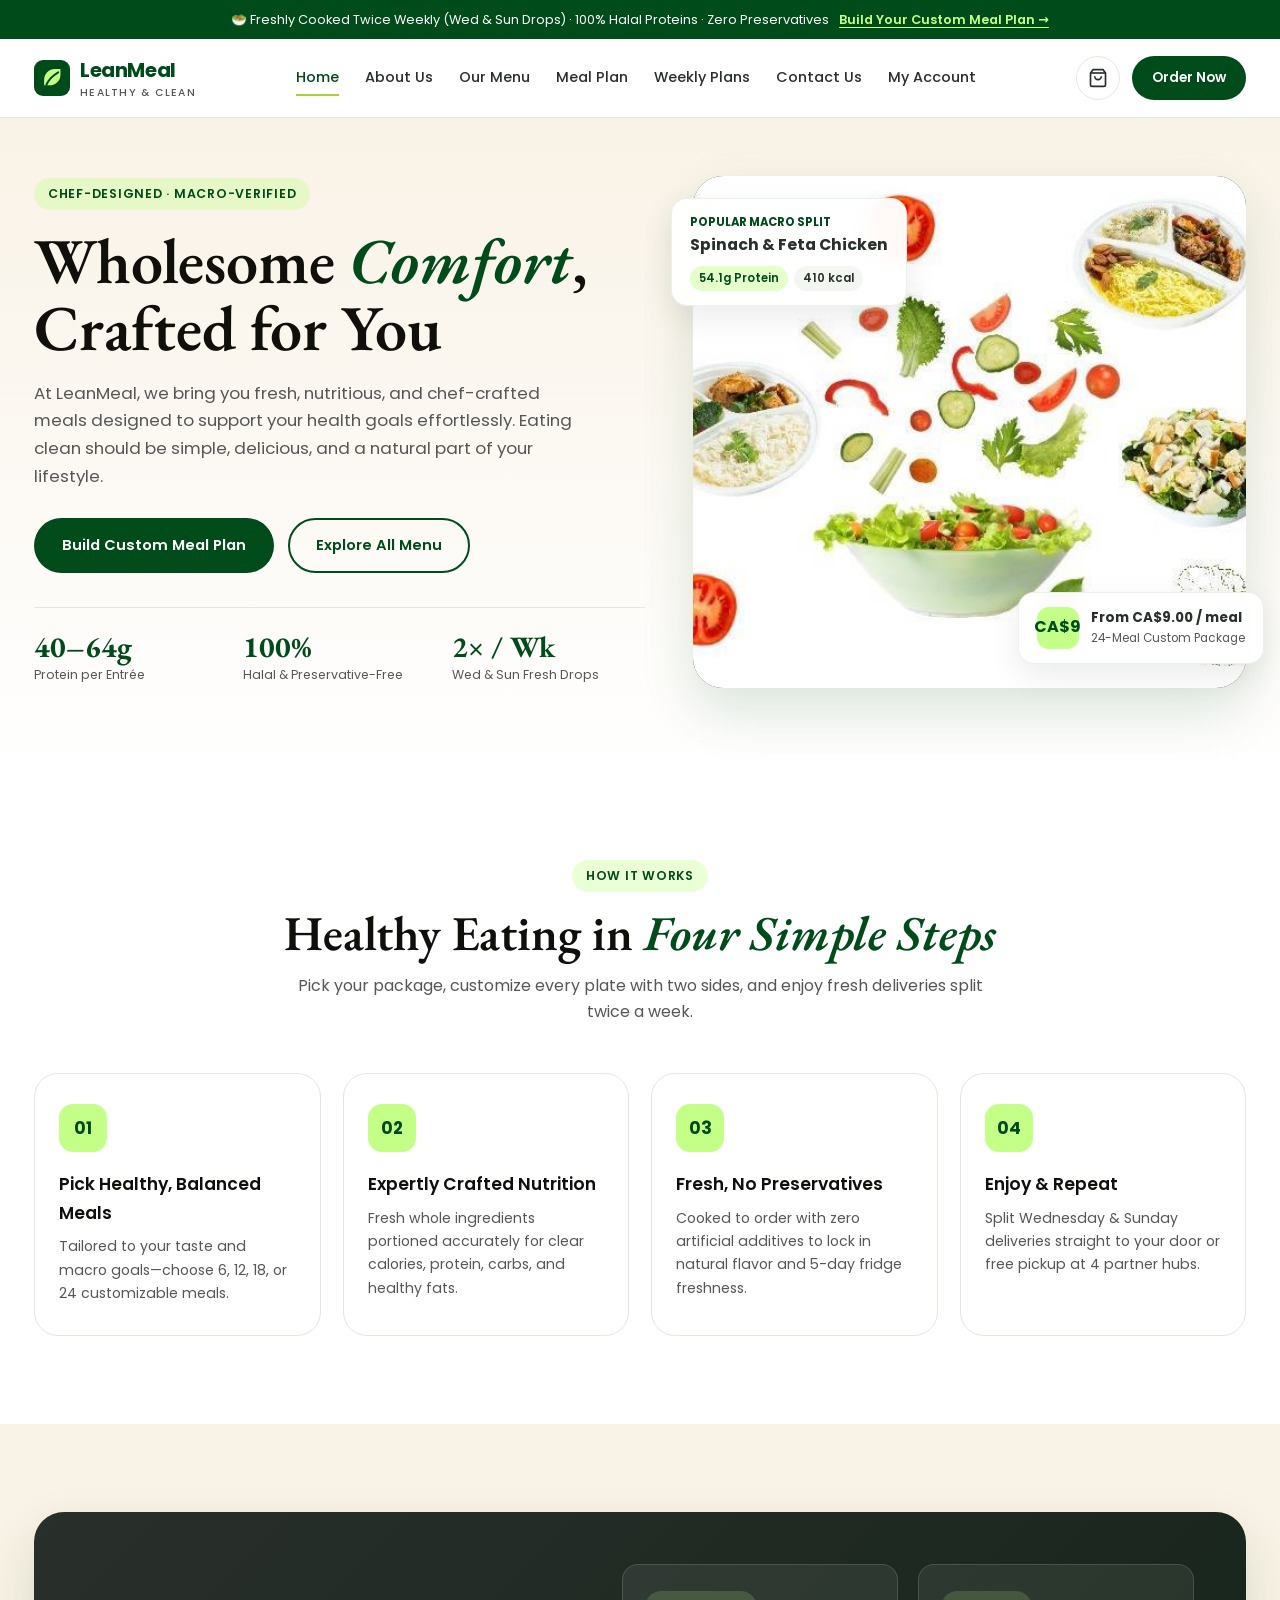
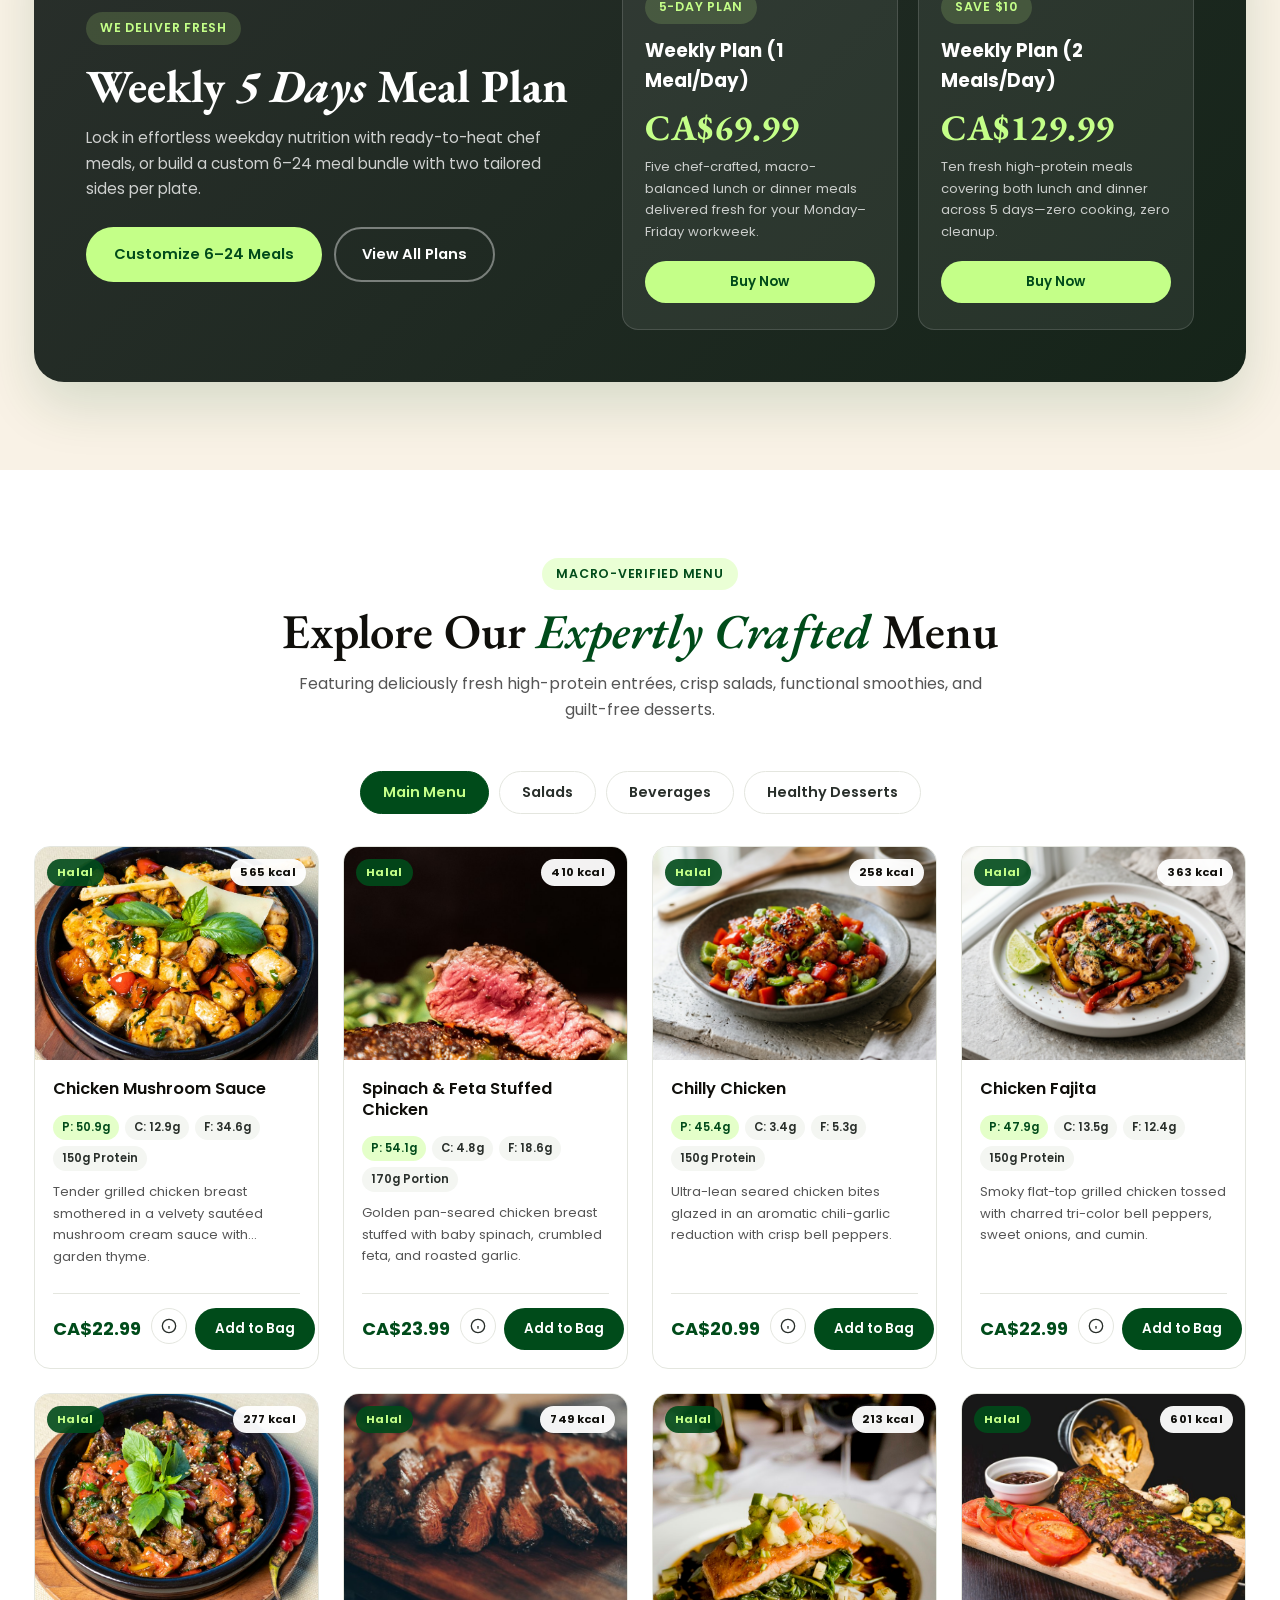
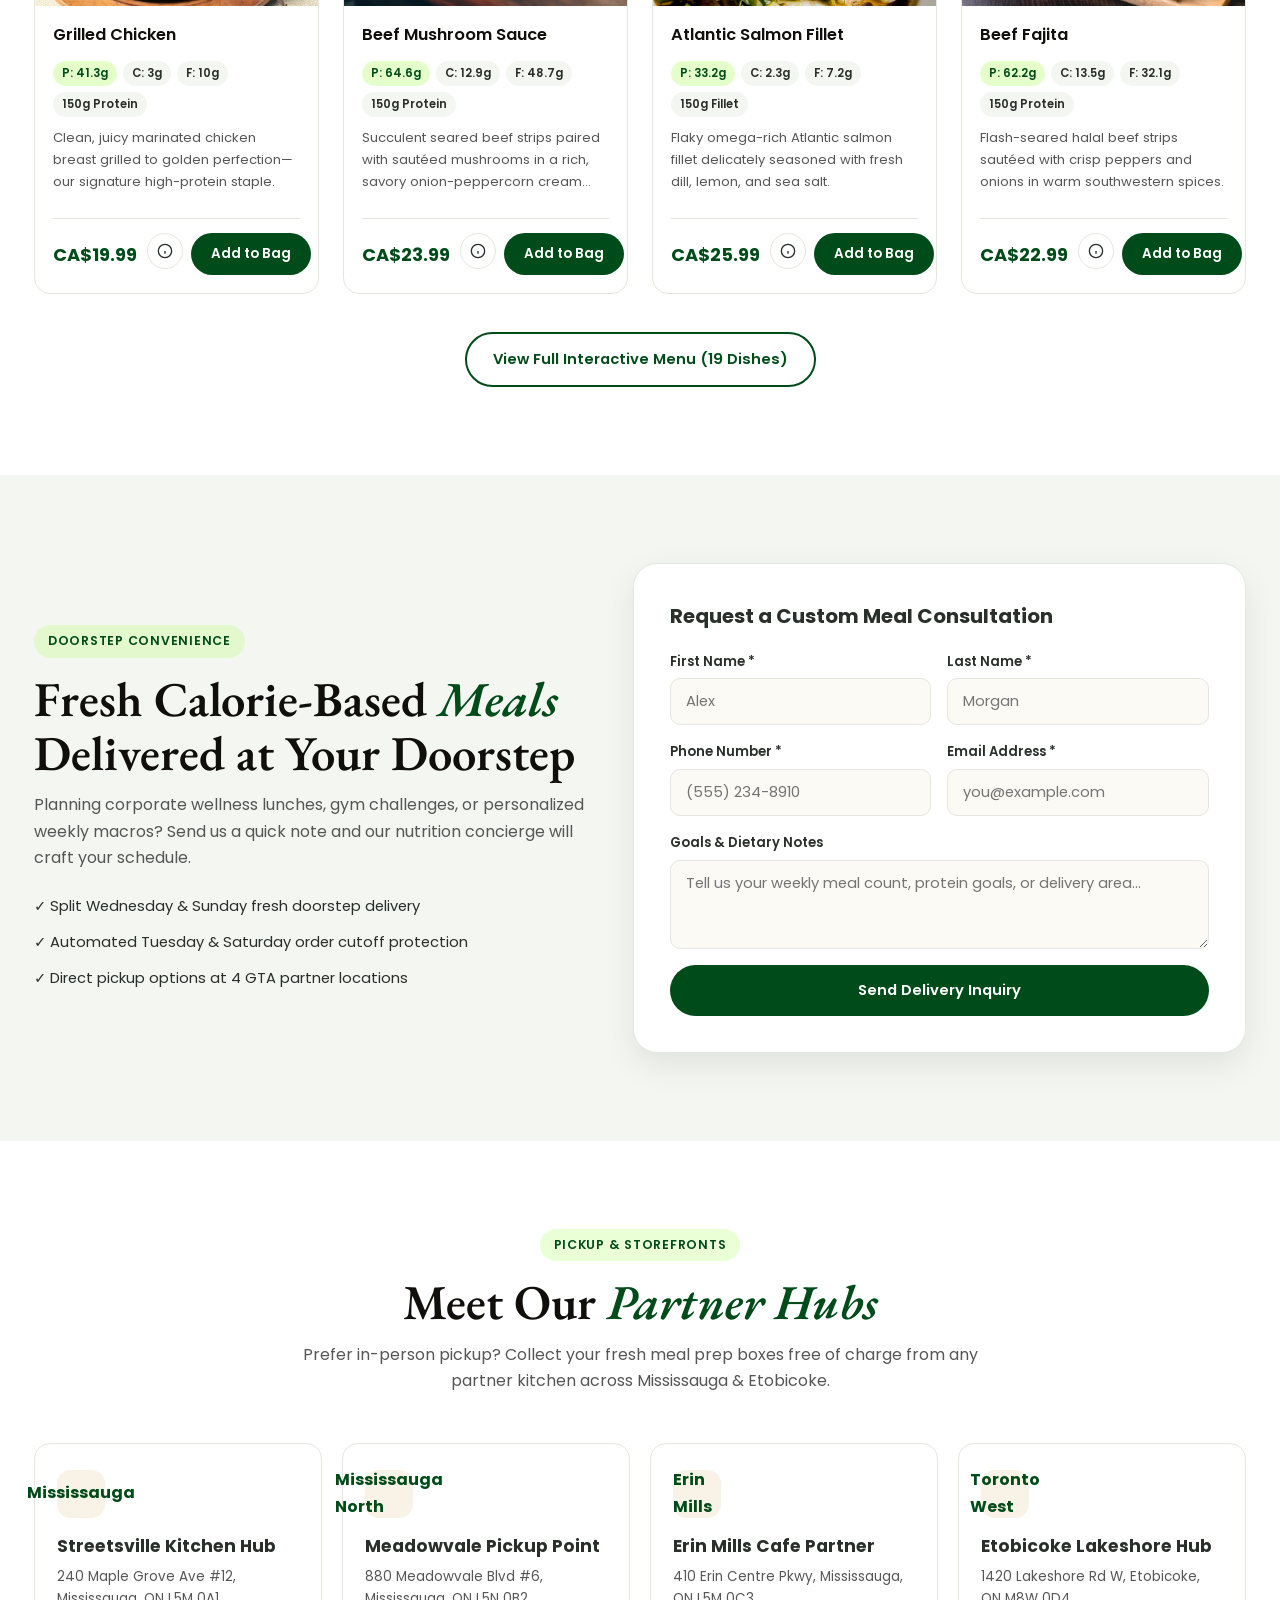
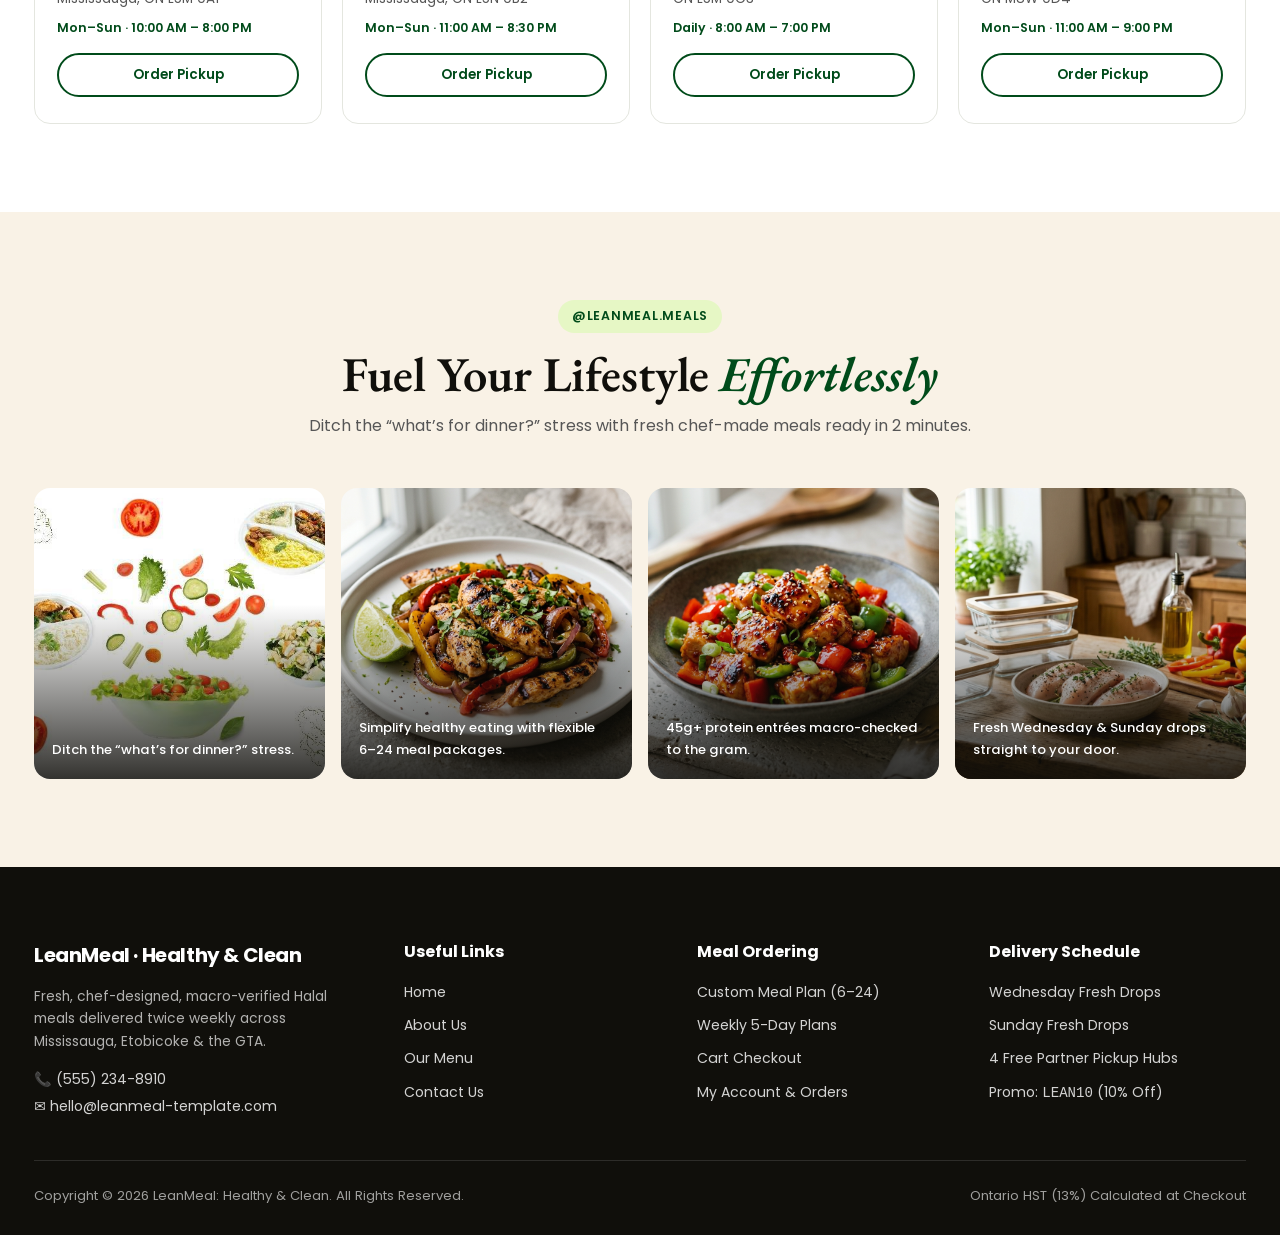
==== index.html @ 625c0665 "Initial commit: LeanMeal Healthy & Clean Meal Prep HTML5 Template" ====
<!DOCTYPE html>
<html lang="en">
<head>
  <meta charset="UTF-8" />
  <meta name="viewport" content="width=device-width, initial-scale=1.0" />
  <title>LeanMeal — Healthy &amp; Clean Meal Prep</title>
  <meta name="description" content="Fresh, chef-crafted, macro-balanced Halal meals delivered twice weekly across the GTA. Customize 6–24 meal packages or order weekly 5-day plans." />
  <link rel="icon" href="assets/images/favicon.svg" type="image/svg+xml" />
  <link rel="stylesheet" href="assets/css/style.css" />
</head>
<body>

  <!-- Announcement Bar -->
  <div class="lm-topbar">
    <div class="lm-container lm-topbar-inner">
      <span>🥗 Freshly Cooked Twice Weekly (Wed &amp; Sun Drops) · 100% Halal Proteins · Zero Preservatives</span>
      <a href="meal-plan.html">Build Your Custom Meal Plan →</a>
    </div>
  </div>

  <!-- Header -->
  <header class="lm-header">
    <div class="lm-container lm-header-inner">
      <a href="index.html" class="lm-logo" aria-label="LeanMeal Home">
        <svg width="36" height="36" viewBox="0 0 64 64" fill="none" aria-hidden="true">
          <rect width="64" height="64" rx="16" fill="#004B1A"/>
          <path d="M18 35C18 24.5066 26.5066 16 37 16H47V26C47 36.4934 38.4934 45 28 45H18V35Z" fill="#C4FF88"/>
          <path d="M22 44C26 35 33 28 43 22" stroke="#004B1A" stroke-width="3.5" stroke-linecap="round"/>
        </svg>
        <div>
          LeanMeal
          <span class="lm-logo-sub">Healthy &amp; Clean</span>
        </div>
      </a>

      <nav class="lm-nav" aria-label="Primary">
        <a href="index.html" class="active">Home</a>
        <a href="about-us.html">About Us</a>
        <a href="our-menu.html">Our Menu</a>
        <a href="meal-plan.html">Meal Plan</a>
        <a href="shop.html">Weekly Plans</a>
        <a href="contact-us.html">Contact Us</a>
        <a href="account.html">My Account</a>
      </nav>

      <div class="lm-header-actions">
        <button type="button" class="lm-cart-btn" data-open-cart aria-label="Open shopping bag">
          <svg width="20" height="20" viewBox="0 0 24 24" fill="none" stroke="currentColor" stroke-width="2">
            <path d="M6 2L3 6v14a2 2 0 0 0 2 2h14a2 2 0 0 0 2-2V6l-3-4z"/>
            <line x1="3" y1="6" x2="21" y2="6"/>
            <path d="M16 10a4 4 0 0 1-8 0"/>
          </svg>
          <span class="lm-cart-badge" data-cart-count style="display:none;">0</span>
        </button>
        <a href="meal-plan.html" class="lm-btn lm-btn-primary lm-btn-sm">Order Now</a>
        <button type="button" class="lm-burger" data-open-mobile aria-label="Open menu">
          <svg width="22" height="22" viewBox="0 0 24 24" fill="none" stroke="currentColor" stroke-width="2">
            <line x1="3" y1="6" x2="21" y2="6"/>
            <line x1="3" y1="12" x2="21" y2="12"/>
            <line x1="3" y1="18" x2="21" y2="18"/>
          </svg>
        </button>
      </div>
    </div>
  </header>

  <main>
    <!-- Hero Section -->
    <section class="lm-hero">
      <div class="lm-container lm-hero-grid">
        <div>
          <span class="lm-eyebrow">Chef-Designed · Macro-Verified</span>
          <h1 class="lm-hero-title">Wholesome <em>Comfort</em>, Crafted for You</h1>
          <p class="lm-hero-copy">
            At LeanMeal, we bring you fresh, nutritious, and chef-crafted meals designed to support your health goals effortlessly. Eating clean should be simple, delicious, and a natural part of your lifestyle.
          </p>
          <div class="lm-hero-cta">
            <a href="meal-plan.html" class="lm-btn lm-btn-primary">Build Custom Meal Plan</a>
            <a href="our-menu.html" class="lm-btn lm-btn-outline">Explore All Menu</a>
          </div>
          <div class="lm-hero-stats">
            <div>
              <div class="lm-stat-num">40–64g</div>
              <div class="lm-stat-label">Protein per Entrée</div>
            </div>
            <div>
              <div class="lm-stat-num">100%</div>
              <div class="lm-stat-label">Halal &amp; Preservative-Free</div>
            </div>
            <div>
              <div class="lm-stat-num">2× / Wk</div>
              <div class="lm-stat-label">Wed &amp; Sun Fresh Drops</div>
            </div>
          </div>
        </div>

        <div class="lm-hero-visual">
          <div class="lm-hero-frame">
            <img src="assets/images/hero-meals.png" alt="Chef-prepared macro balanced meal bowls" />
          </div>
          <div class="lm-float-card lm-float-top">
            <div style="font-size:0.72rem; font-weight:700; text-transform:uppercase; color:var(--lm-forest);">Popular Macro Split</div>
            <div style="font-weight:700; font-size:0.98rem;">Spinach &amp; Feta Chicken</div>
            <div class="lm-macro-pill-row">
              <span class="lm-macro-pill pro">54.1g Protein</span>
              <span class="lm-macro-pill">410 kcal</span>
            </div>
          </div>
          <div class="lm-float-card lm-float-bottom">
            <div style="width:42px; height:42px; border-radius:12px; background:var(--lm-lime); color:var(--lm-forest); display:flex; align-items:center; justify-content:center; font-weight:700;">CA$9</div>
            <div>
              <div style="font-size:0.84rem; font-weight:700;">From CA$9.00 / meal</div>
              <div style="font-size:0.74rem; color:var(--lm-muted);">24-Meal Custom Package</div>
            </div>
          </div>
        </div>
      </div>
    </section>

    <!-- 4-Step Process -->
    <section class="lm-section">
      <div class="lm-container">
        <div class="lm-section-header">
          <span class="lm-eyebrow">How It Works</span>
          <h2 class="lm-section-title">Healthy Eating in <em>Four Simple Steps</em></h2>
          <p class="lm-section-lead">Pick your package, customize every plate with two sides, and enjoy fresh deliveries split twice a week.</p>
        </div>

        <div class="lm-steps-grid">
          <article class="lm-step-card">
            <div class="lm-step-num">01</div>
            <h3>Pick Healthy, Balanced Meals</h3>
            <p>Tailored to your taste and macro goals—choose 6, 12, 18, or 24 customizable meals.</p>
          </article>
          <article class="lm-step-card">
            <div class="lm-step-num">02</div>
            <h3>Expertly Crafted Nutrition</h3>
            <p>Fresh whole ingredients portioned accurately for clear calories, protein, carbs, and healthy fats.</p>
          </article>
          <article class="lm-step-card">
            <div class="lm-step-num">03</div>
            <h3>Fresh, No Preservatives</h3>
            <p>Cooked to order with zero artificial additives to lock in natural flavor and 5-day fridge freshness.</p>
          </article>
          <article class="lm-step-card">
            <div class="lm-step-num">04</div>
            <h3>Enjoy &amp; Repeat</h3>
            <p>Split Wednesday &amp; Sunday deliveries straight to your door or free pickup at 4 partner hubs.</p>
          </article>
        </div>
      </div>
    </section>

    <!-- Weekly 5 Days Meal Plan Banner -->
    <section class="lm-section lm-section-cream">
      <div class="lm-container">
        <div class="lm-weekly-banner">
          <div>
            <span class="lm-eyebrow lm-eyebrow-dark">We Deliver Fresh</span>
            <h2 class="lm-serif" style="font-size:clamp(2.2rem,3.6vw,3.1rem); margin:16px 0 14px; line-height:1.1; color:#fff;">
              Weekly <em>5 Days</em> Meal Plan
            </h2>
            <p style="color:rgba(255,255,255,0.78); margin:0 0 26px; font-size:0.96rem;">
              Lock in effortless weekday nutrition with ready-to-heat chef meals, or build a custom 6–24 meal bundle with two tailored sides per plate.
            </p>
            <div style="display:flex; flex-wrap:wrap; gap:12px;">
              <a href="meal-plan.html" class="lm-btn lm-btn-lime">Customize 6–24 Meals</a>
              <a href="shop.html" class="lm-btn lm-btn-outline-light">View All Plans</a>
            </div>
          </div>

          <div class="lm-plan-cards-pair" id="lm-home-weekly-cards"></div>
        </div>
      </div>
    </section>

    <!-- Explore Our Expertly Crafted Menu (Tabbed) -->
    <section class="lm-section">
      <div class="lm-container">
        <div class="lm-section-header">
          <span class="lm-eyebrow">Macro-Verified Menu</span>
          <h2 class="lm-section-title">Explore Our <em>Expertly Crafted</em> Menu</h2>
          <p class="lm-section-lead">Featuring deliciously fresh high-protein entrées, crisp salads, functional smoothies, and guilt-free desserts.</p>
        </div>

        <div class="lm-tabs-row" role="tablist" aria-label="Menu Categories">
          <button type="button" class="lm-tab-btn active" data-home-tab="Main Menu">Main Menu</button>
          <button type="button" class="lm-tab-btn" data-home-tab="Salads">Salads</button>
          <button type="button" class="lm-tab-btn" data-home-tab="Beverages">Beverages</button>
          <button type="button" class="lm-tab-btn" data-home-tab="Healthy Desserts">Healthy Desserts</button>
        </div>

        <div class="lm-dish-grid" id="lm-home-menu-grid"></div>

        <div style="text-align:center; margin-top:38px;">
          <a href="our-menu.html" class="lm-btn lm-btn-outline">View Full Interactive Menu (19 Dishes)</a>
        </div>
      </div>
    </section>

    <!-- Delivery & Custom Inquiry Callout -->
    <section class="lm-section lm-section-mist">
      <div class="lm-container lm-inquiry-wrap">
        <div>
          <span class="lm-eyebrow">Doorstep Convenience</span>
          <h2 class="lm-section-title">Fresh Calorie-Based <em>Meals</em> Delivered at Your Doorstep</h2>
          <p style="color:var(--lm-muted); margin:0 0 22px;">
            Planning corporate wellness lunches, gym challenges, or personalized weekly macros? Send us a quick note and our nutrition concierge will craft your schedule.
          </p>
          <div style="display:grid; gap:12px; font-size:0.92rem;">
            <div>✓ Split Wednesday &amp; Sunday fresh doorstep delivery</div>
            <div>✓ Automated Tuesday &amp; Saturday order cutoff protection</div>
            <div>✓ Direct pickup options at 4 GTA partner locations</div>
          </div>
        </div>

        <div class="lm-form-card">
          <h3 style="margin:0 0 18px; font-size:1.25rem;">Request a Custom Meal Consultation</h3>
          <form id="lm-home-inquiry-form" class="lm-form-grid">
            <div class="lm-field">
              <label for="inq-first">First Name *</label>
              <input id="inq-first" type="text" class="lm-input" required placeholder="Alex" />
            </div>
            <div class="lm-field">
              <label for="inq-last">Last Name *</label>
              <input id="inq-last" type="text" class="lm-input" required placeholder="Morgan" />
            </div>
            <div class="lm-field">
              <label for="inq-phone">Phone Number *</label>
              <input id="inq-phone" type="tel" class="lm-input" required placeholder="(555) 234-8910" />
            </div>
            <div class="lm-field">
              <label for="inq-email">Email Address *</label>
              <input id="inq-email" type="email" class="lm-input" required placeholder="you@example.com" />
            </div>
            <div class="lm-field full">
              <label for="inq-comments">Goals &amp; Dietary Notes</label>
              <textarea id="inq-comments" rows="3" class="lm-textarea" placeholder="Tell us your weekly meal count, protein goals, or delivery area..."></textarea>
            </div>
            <div class="lm-field full">
              <button type="submit" class="lm-btn lm-btn-primary">Send Delivery Inquiry</button>
            </div>
          </form>
        </div>
      </div>
    </section>

    <!-- Partner Pickup Hubs -->
    <section class="lm-section">
      <div class="lm-container">
        <div class="lm-section-header">
          <span class="lm-eyebrow">Pickup &amp; Storefronts</span>
          <h2 class="lm-section-title">Meet Our <em>Partner Hubs</em></h2>
          <p class="lm-section-lead">Prefer in-person pickup? Collect your fresh meal prep boxes free of charge from any partner kitchen across Mississauga &amp; Etobicoke.</p>
        </div>

        <div class="lm-partners-grid" id="lm-home-partners"></div>
      </div>
    </section>

    <!-- Community Showcase -->
    <section class="lm-section lm-section-cream">
      <div class="lm-container">
        <div class="lm-section-header">
          <span class="lm-eyebrow">@LeanMeal.Meals</span>
          <h2 class="lm-section-title">Fuel Your Lifestyle <em>Effortlessly</em></h2>
          <p class="lm-section-lead">Ditch the “what’s for dinner?” stress with fresh chef-made meals ready in 2 minutes.</p>
        </div>
        <div class="lm-social-grid" id="lm-social-strip"></div>
      </div>
    </section>
  </main>

  <!-- Footer -->
  <footer class="lm-footer">
    <div class="lm-container">
      <div class="lm-footer-grid">
        <div>
          <div class="lm-logo" style="color:#fff; margin-bottom:14px;">LeanMeal · Healthy &amp; Clean</div>
          <p style="font-size:0.86rem; color:rgba(255,255,255,0.68); margin:0 0 14px;">
            Fresh, chef-designed, macro-verified Halal meals delivered twice weekly across Mississauga, Etobicoke &amp; the GTA.
          </p>
          <div style="font-size:0.88rem;">
            <div>📞 (555) 234-8910</div>
            <div style="margin-top:4px;">✉️ hello@leanmeal-template.com</div>
          </div>
        </div>
        <div>
          <h4>Useful Links</h4>
          <ul>
            <li><a href="index.html">Home</a></li>
            <li><a href="about-us.html">About Us</a></li>
            <li><a href="our-menu.html">Our Menu</a></li>
            <li><a href="contact-us.html">Contact Us</a></li>
          </ul>
        </div>
        <div>
          <h4>Meal Ordering</h4>
          <ul>
            <li><a href="meal-plan.html">Custom Meal Plan (6–24)</a></li>
            <li><a href="shop.html">Weekly 5-Day Plans</a></li>
            <li><a href="checkout.html">Cart Checkout</a></li>
            <li><a href="account.html">My Account &amp; Orders</a></li>
          </ul>
        </div>
        <div>
          <h4>Delivery Schedule</h4>
          <ul>
            <li>Wednesday Fresh Drops</li>
            <li>Sunday Fresh Drops</li>
            <li>4 Free Partner Pickup Hubs</li>
            <li>Promo: <code>LEAN10</code> (10% Off)</li>
          </ul>
        </div>
      </div>
      <div class="lm-footer-bottom">
        <span>Copyright &copy; 2026 LeanMeal: Healthy &amp; Clean. All Rights Reserved.</span>
        <span>Ontario HST (13%) Calculated at Checkout</span>
      </div>
    </div>
  </footer>

  <script src="assets/js/data.js"></script>
  <script src="assets/js/app.js"></script>
  <script>
    document.addEventListener('DOMContentLoaded', () => {
      const Data = window.LEANMEAL_DATA;
      const App = window.LeanMealApp;

      // Render Weekly Plans pair
      const weeklyWrap = document.getElementById('lm-home-weekly-cards');
      if (weeklyWrap) {
        weeklyWrap.innerHTML = Data.weeklyPlans.map(plan => `
          <div class="lm-plan-mini">
            <div>
              <span class="lm-eyebrow lm-eyebrow-dark">${App.escapeHtml(plan.badge)}</span>
              <h3 style="margin:12px 0 4px; font-size:1.15rem; color:#fff;">${App.escapeHtml(plan.name)}</h3>
              <div class="lm-plan-price">${App.formatCAD(plan.price)}</div>
              <p style="font-size:0.82rem; color:rgba(255,255,255,0.75); margin:0 0 18px;">${App.escapeHtml(plan.description)}</p>
            </div>
            <button type="button" class="lm-btn lm-btn-lime lm-btn-sm" data-add-dish="${App.escapeHtml(plan.id)}">Buy Now</button>
          </div>
        `).join('');
      }

      // Render Tabbed Menu
      let activeCat = 'Main Menu';
      const menuGrid = document.getElementById('lm-home-menu-grid');
      function renderHomeMenu() {
        const items = Data.menuItems.filter(m => m.category === activeCat);
        menuGrid.innerHTML = items.map(App.renderDishCard).join('');
      }
      renderHomeMenu();

      document.querySelectorAll('[data-home-tab]').forEach(btn => {
        btn.addEventListener('click', () => {
          activeCat = btn.dataset.homeTab;
          document.querySelectorAll('[data-home-tab]').forEach(b => b.classList.toggle('active', b === btn));
          renderHomeMenu();
        });
      });

      // Render Partner Hubs
      const partnerGrid = document.getElementById('lm-home-partners');
      if (partnerGrid) {
        partnerGrid.innerHTML = Data.partners.map(p => `
          <article class="lm-partner-card">
            <div>
              <div class="lm-partner-badge">${App.escapeHtml(p.badge)}</div>
              <h3 style="margin:14px 0 6px; font-size:1.08rem;">${App.escapeHtml(p.name)}</h3>
              <p style="margin:0 0 8px; font-size:0.84rem; color:var(--lm-muted);">${App.escapeHtml(p.address)}</p>
              <div style="font-size:0.78rem; font-weight:600; color:var(--lm-forest);">${App.escapeHtml(p.hours)}</div>
            </div>
            <a href="meal-plan.html" class="lm-btn lm-btn-outline lm-btn-sm">Order Pickup</a>
          </article>
        `).join('');
      }

      // Render Social Strip
      const socialEl = document.getElementById('lm-social-strip');
      if (socialEl) {
        const captions = [
          'Ditch the “what’s for dinner?” stress.',
          'Simplify healthy eating with flexible 6–24 meal packages.',
          '45g+ protein entrées macro-checked to the gram.',
          'Fresh Wednesday & Sunday drops straight to your door.'
        ];
        const thumbs = [
          'assets/images/hero-meals.png',
          'assets/images/dish-chicken-fajita.png',
          'assets/images/dish-chilly-chicken.png',
          'assets/images/about-kitchen.png'
        ];
        socialEl.innerHTML = thumbs.map((src, i) => `
          <a href="our-menu.html" class="lm-social-tile">
            <img src="${src}" alt="${App.escapeHtml(captions[i])}" />
            <div class="lm-social-overlay">${App.escapeHtml(captions[i])}</div>
          </a>
        `).join('');
      }

      // Home Inquiry Form
      const inqForm = document.getElementById('lm-home-inquiry-form');
      if (inqForm) {
        inqForm.addEventListener('submit', (e) => {
          e.preventDefault();
          App.saveInquiry({
            firstName: document.getElementById('inq-first').value,
            lastName: document.getElementById('inq-last').value,
            phone: document.getElementById('inq-phone').value,
            email: document.getElementById('inq-email').value,
            comments: document.getElementById('inq-comments').value
          });
          inqForm.reset();
          App.showToast('Thank you! Our meal prep concierge will contact you shortly.');
        });
      }
    });
  </script>
</body>
</html>
---- assets/css/style.css ----
/* ==========================================================================
   LeanMeal — Healthy & Clean Meal Prep Template
   Design Tokens, Layout System, Wizard, Cart & Responsive Styles
   ========================================================================== */

@import url('https://fonts.googleapis.com/css2?family=EB+Garamond:ital,wght@0,400..700;1,400..700&family=Poppins:wght@300;400;500;600;700;800&display=swap');

:root {
  --lm-forest: #004b1a;
  --lm-forest-deep: #003512;
  --lm-lime: #c4ff88;
  --lm-lime-rich: #abcf36;
  --lm-lime-hover: #8ab928;
  --lm-slate: #292f2b;
  --lm-ink: #100f0b;
  --lm-muted: #565656;
  --lm-cream: #f9f2e6;
  --lm-cream-soft: #fcfaf5;
  --lm-mist: #f4f6f2;
  --lm-white: #ffffff;
  --lm-border: #e4e6df;
  --lm-danger: #c62828;
  --lm-success: #2e7d32;
  --lm-font-sans: 'Poppins', system-ui, -apple-system, sans-serif;
  --lm-font-serif: 'EB Garamond', Georgia, serif;
  --lm-radius-sm: 10px;
  --lm-radius-md: 16px;
  --lm-radius-lg: 24px;
  --lm-radius-pill: 999px;
  --lm-shadow-sm: 0 4px 16px rgba(16, 15, 11, 0.05);
  --lm-shadow-md: 0 12px 32px rgba(16, 15, 11, 0.08);
  --lm-shadow-lg: 0 24px 54px rgba(0, 75, 26, 0.14);
  --lm-transition: all 0.28s cubic-bezier(0.22, 1, 0.36, 1);
}

*, *::before, *::after {
  box-sizing: border-box;
}

html {
  scroll-behavior: smooth;
  font-size: 16px;
}

body {
  margin: 0;
  font-family: var(--lm-font-sans);
  color: var(--lm-slate);
  background-color: var(--lm-white);
  line-height: 1.65;
  -webkit-font-smoothing: antialiased;
  overflow-x: clip;
}

img {
  max-width: 100%;
  display: block;
}

a {
  color: inherit;
  text-decoration: none;
}

button, input, select, textarea {
  font-family: inherit;
}

.lm-container {
  width: 100%;
  max-width: 1260px;
  margin: 0 auto;
  padding: 0 24px;
}

.lm-serif {
  font-family: var(--lm-font-serif);
}

.lm-eyebrow {
  display: inline-flex;
  align-items: center;
  gap: 8px;
  padding: 6px 14px;
  border-radius: var(--lm-radius-pill);
  background: rgba(196, 255, 136, 0.35);
  color: var(--lm-forest);
  font-size: 0.78rem;
  font-weight: 600;
  letter-spacing: 0.06em;
  text-transform: uppercase;
}

.lm-eyebrow-dark {
  background: rgba(196, 255, 136, 0.16);
  color: var(--lm-lime);
}

.lm-section {
  padding: 88px 0;
}

.lm-section-cream {
  background-color: var(--lm-cream);
}

.lm-section-mist {
  background-color: var(--lm-mist);
}

.lm-section-dark {
  background-color: var(--lm-slate);
  color: var(--lm-white);
}

.lm-section-forest {
  background: linear-gradient(135deg, var(--lm-forest) 0%, #0a3618 100%);
  color: var(--lm-white);
}

.lm-section-header {
  max-width: 720px;
  margin: 0 auto 48px;
  text-align: center;
}

.lm-section-title {
  margin: 14px 0 12px;
  font-family: var(--lm-font-serif);
  font-size: clamp(2.1rem, 3.8vw, 3.25rem);
  font-weight: 600;
  line-height: 1.12;
  color: var(--lm-ink);
}

.lm-section-dark .lm-section-title,
.lm-section-forest .lm-section-title {
  color: var(--lm-white);
}

.lm-section-title em {
  font-style: italic;
  color: var(--lm-forest);
}

.lm-section-dark .lm-section-title em,
.lm-section-forest .lm-section-title em {
  color: var(--lm-lime);
}

.lm-section-lead {
  margin: 0;
  color: var(--lm-muted);
  font-size: 1rem;
}

.lm-section-dark .lm-section-lead,
.lm-section-forest .lm-section-lead {
  color: rgba(255, 255, 255, 0.8);
}

/* Buttons */
.lm-btn {
  display: inline-flex;
  align-items: center;
  justify-content: center;
  gap: 8px;
  padding: 13px 26px;
  border-radius: var(--lm-radius-pill);
  font-size: 0.92rem;
  font-weight: 600;
  border: 2px solid transparent;
  cursor: pointer;
  transition: var(--lm-transition);
  white-space: nowrap;
}

.lm-btn-primary {
  background-color: var(--lm-forest);
  color: var(--lm-white);
}

.lm-btn-primary:hover {
  background-color: var(--lm-forest-deep);
  transform: translateY(-2px);
  box-shadow: var(--lm-shadow-md);
}

.lm-btn-lime {
  background-color: var(--lm-lime);
  color: var(--lm-forest);
}

.lm-btn-lime:hover {
  background-color: #b4f570;
  transform: translateY(-2px);
  box-shadow: 0 10px 26px rgba(196, 255, 136, 0.35);
}

.lm-btn-outline {
  background-color: transparent;
  border-color: var(--lm-forest);
  color: var(--lm-forest);
}

.lm-btn-outline:hover {
  background-color: var(--lm-forest);
  color: var(--lm-white);
}

.lm-btn-outline-light {
  background-color: transparent;
  border-color: rgba(255, 255, 255, 0.4);
  color: var(--lm-white);
}

.lm-btn-outline-light:hover {
  border-color: var(--lm-lime);
  color: var(--lm-lime);
}

.lm-btn-sm {
  padding: 9px 18px;
  font-size: 0.84rem;
}

.lm-btn:disabled {
  opacity: 0.48;
  cursor: not-allowed;
  transform: none !important;
}

/* Announcement Bar */
.lm-topbar {
  background-color: var(--lm-forest);
  color: var(--lm-white);
  font-size: 0.8rem;
  padding: 9px 0;
  text-align: center;
}

.lm-topbar-inner {
  display: flex;
  align-items: center;
  justify-content: center;
  flex-wrap: wrap;
  gap: 10px;
}

.lm-topbar a {
  color: var(--lm-lime);
  font-weight: 600;
  text-decoration: underline;
  text-underline-offset: 3px;
}

/* Header & Navigation */
.lm-header {
  position: sticky;
  top: 0;
  z-index: 900;
  background: rgba(255, 255, 255, 0.94);
  backdrop-filter: blur(14px);
  border-bottom: 1px solid var(--lm-border);
  transition: var(--lm-transition);
}

.lm-header.scrolled {
  box-shadow: var(--lm-shadow-sm);
}

.lm-header-inner {
  display: flex;
  align-items: center;
  justify-content: space-between;
  gap: 20px;
  height: 78px;
}

.lm-logo {
  display: inline-flex;
  align-items: center;
  gap: 10px;
  font-weight: 700;
  font-size: 1.25rem;
  color: var(--lm-forest);
  letter-spacing: -0.02em;
}

.lm-logo-sub {
  display: block;
  font-size: 0.66rem;
  font-weight: 500;
  letter-spacing: 0.12em;
  text-transform: uppercase;
  color: var(--lm-muted);
  margin-top: -3px;
}

.lm-nav {
  display: flex;
  align-items: center;
  gap: 26px;
}

.lm-nav a {
  font-size: 0.9rem;
  font-weight: 500;
  color: var(--lm-slate);
  position: relative;
  padding: 6px 0;
  transition: color 0.2s ease;
}

.lm-nav a:hover,
.lm-nav a.active {
  color: var(--lm-forest);
}

.lm-nav a::after {
  content: '';
  position: absolute;
  left: 0;
  bottom: 0;
  width: 0;
  height: 2px;
  background: var(--lm-lime-rich);
  transition: width 0.25s ease;
}

.lm-nav a:hover::after,
.lm-nav a.active::after {
  width: 100%;
}

.lm-header-actions {
  display: flex;
  align-items: center;
  gap: 12px;
}

.lm-cart-btn {
  position: relative;
  width: 44px;
  height: 44px;
  border-radius: 50%;
  border: 1px solid var(--lm-border);
  background: var(--lm-white);
  color: var(--lm-slate);
  display: inline-flex;
  align-items: center;
  justify-content: center;
  cursor: pointer;
  transition: var(--lm-transition);
}

.lm-cart-btn:hover {
  border-color: var(--lm-forest);
  color: var(--lm-forest);
  background: var(--lm-mist);
}

.lm-cart-badge {
  position: absolute;
  top: -4px;
  right: -4px;
  min-width: 20px;
  height: 20px;
  padding: 0 5px;
  border-radius: 999px;
  background: var(--lm-forest);
  color: var(--lm-lime);
  font-size: 0.7rem;
  font-weight: 700;
  display: inline-flex;
  align-items: center;
  justify-content: center;
}

.lm-burger {
  display: none;
  width: 44px;
  height: 44px;
  border-radius: 10px;
  border: 1px solid var(--lm-border);
  background: var(--lm-white);
  color: var(--lm-slate);
  align-items: center;
  justify-content: center;
  cursor: pointer;
}

/* Mobile Drawer */
.lm-mobile-nav {
  position: fixed;
  inset: 0;
  z-index: 1100;
  display: none;
}

.lm-mobile-nav.open {
  display: block;
}

.lm-backdrop {
  position: absolute;
  inset: 0;
  background: rgba(16, 15, 11, 0.55);
  backdrop-filter: blur(4px);
}

.lm-mobile-panel {
  position: absolute;
  top: 0;
  right: 0;
  width: min(340px, 88vw);
  height: 100%;
  background: var(--lm-white);
  padding: 24px;
  display: flex;
  flex-direction: column;
  gap: 18px;
  box-shadow: var(--lm-shadow-lg);
  overflow-y: auto;
}

.lm-mobile-links {
  display: flex;
  flex-direction: column;
  gap: 6px;
}

.lm-mobile-links a {
  padding: 12px 14px;
  border-radius: var(--lm-radius-sm);
  font-weight: 500;
  color: var(--lm-slate);
}

.lm-mobile-links a.active,
.lm-mobile-links a:hover {
  background: var(--lm-mist);
  color: var(--lm-forest);
}

/* Hero Section */
.lm-hero {
  background: linear-gradient(180deg, var(--lm-cream) 0%, #ffffff 100%);
  padding: 58px 0 84px;
  position: relative;
  overflow: hidden;
}

.lm-hero-grid {
  display: grid;
  grid-template-columns: 1.05fr 0.95fr;
  gap: 48px;
  align-items: center;
}

.lm-hero-title {
  margin: 18px 0 18px;
  font-family: var(--lm-font-serif);
  font-size: clamp(2.7rem, 5vw, 4.35rem);
  font-weight: 600;
  line-height: 1.04;
  color: var(--lm-ink);
}

.lm-hero-title em {
  font-style: italic;
  color: var(--lm-forest);
}

.lm-hero-copy {
  font-size: 1.05rem;
  color: var(--lm-muted);
  margin: 0 0 28px;
  max-width: 560px;
}

.lm-hero-cta {
  display: flex;
  flex-wrap: wrap;
  gap: 14px;
  margin-bottom: 34px;
}

.lm-hero-stats {
  display: grid;
  grid-template-columns: repeat(3, minmax(0, 1fr));
  gap: 16px;
  padding-top: 24px;
  border-top: 1px solid var(--lm-border);
}

.lm-stat-num {
  font-family: var(--lm-font-serif);
  font-size: 1.85rem;
  font-weight: 700;
  color: var(--lm-forest);
  line-height: 1;
}

.lm-stat-label {
  font-size: 0.78rem;
  color: var(--lm-muted);
  margin-top: 4px;
}

.lm-hero-visual {
  position: relative;
}

.lm-hero-frame {
  border-radius: 30px;
  overflow: hidden;
  box-shadow: var(--lm-shadow-lg);
  aspect-ratio: 4 / 3.7;
  background: var(--lm-slate);
}

.lm-hero-frame img {
  width: 100%;
  height: 100%;
  object-fit: cover;
}

.lm-float-card {
  position: absolute;
  background: rgba(255, 255, 255, 0.96);
  backdrop-filter: blur(12px);
  border-radius: var(--lm-radius-md);
  padding: 14px 18px;
  box-shadow: var(--lm-shadow-md);
  border: 1px solid rgba(0, 75, 26, 0.08);
}

.lm-float-top {
  top: 22px;
  left: -22px;
}

.lm-float-bottom {
  bottom: 24px;
  right: -18px;
  display: flex;
  align-items: center;
  gap: 12px;
}

.lm-macro-pill-row {
  display: flex;
  flex-wrap: wrap;
  gap: 6px;
  margin-top: 8px;
}

.lm-macro-pill {
  display: inline-flex;
  align-items: center;
  gap: 4px;
  padding: 3px 9px;
  border-radius: var(--lm-radius-pill);
  font-size: 0.72rem;
  font-weight: 600;
  background: var(--lm-mist);
  color: var(--lm-slate);
}

.lm-macro-pill.pro {
  background: rgba(196, 255, 136, 0.45);
  color: var(--lm-forest);
}

/* 4-Step & 3-Step Process */
.lm-steps-grid-3 {
  grid-template-columns: repeat(3, minmax(0, 1fr));
}

.lm-modal-split {
  display: grid;
  grid-template-columns: 1fr 1.15fr;
  gap: 20px;
  align-items: center;
  margin-bottom: 20px;
}

.lm-modal-macros {
  display: grid;
  grid-template-columns: repeat(2, minmax(0, 1fr));
  gap: 10px;
}

.lm-drawer-actions {
  display: grid;
  grid-template-columns: 1fr 1fr;
  gap: 10px;
  margin-top: 14px;
}

/* 4-Step Process */
.lm-steps-grid {
  display: grid;
  grid-template-columns: repeat(4, minmax(0, 1fr));
  gap: 22px;
}

.lm-step-card {
  background: var(--lm-white);
  border: 1px solid var(--lm-border);
  border-radius: var(--lm-radius-lg);
  padding: 30px 24px;
  position: relative;
  transition: var(--lm-transition);
}

.lm-step-card:hover {
  transform: translateY(-6px);
  box-shadow: var(--lm-shadow-md);
  border-color: var(--lm-lime-rich);
}

.lm-step-num {
  width: 48px;
  height: 48px;
  border-radius: 14px;
  background: var(--lm-lime);
  color: var(--lm-forest);
  font-weight: 700;
  font-size: 1.05rem;
  display: flex;
  align-items: center;
  justify-content: center;
  margin-bottom: 18px;
}

.lm-step-card h3 {
  margin: 0 0 8px;
  font-size: 1.08rem;
  font-weight: 600;
  color: var(--lm-ink);
}

.lm-step-card p {
  margin: 0;
  font-size: 0.88rem;
  color: var(--lm-muted);
}

/* Weekly Plans Showcase */
.lm-weekly-banner {
  border-radius: 30px;
  background: linear-gradient(135deg, var(--lm-slate) 0%, #152419 100%);
  color: var(--lm-white);
  padding: 52px;
  display: grid;
  grid-template-columns: 1fr 1.15fr;
  gap: 38px;
  align-items: center;
  box-shadow: var(--lm-shadow-lg);
}

.lm-plan-cards-pair {
  display: grid;
  grid-template-columns: repeat(2, minmax(0, 1fr));
  gap: 20px;
}

.lm-plan-mini {
  background: rgba(255, 255, 255, 0.07);
  border: 1px solid rgba(255, 255, 255, 0.14);
  border-radius: var(--lm-radius-md);
  padding: 26px 22px;
  display: flex;
  flex-direction: column;
  justify-content: space-between;
  transition: var(--lm-transition);
}

.lm-plan-mini:hover {
  background: rgba(255, 255, 255, 0.11);
  border-color: var(--lm-lime);
  transform: translateY(-4px);
}

.lm-plan-price {
  font-family: var(--lm-font-serif);
  font-size: 2.25rem;
  font-weight: 700;
  color: var(--lm-lime);
  line-height: 1.1;
  margin: 12px 0 8px;
}

/* Category Tabs & Filters */
.lm-tabs-row {
  display: flex;
  flex-wrap: wrap;
  justify-content: center;
  gap: 10px;
  margin-bottom: 32px;
}

.lm-tab-btn {
  padding: 10px 22px;
  border-radius: var(--lm-radius-pill);
  border: 1px solid var(--lm-border);
  background: var(--lm-white);
  color: var(--lm-slate);
  font-size: 0.9rem;
  font-weight: 600;
  cursor: pointer;
  transition: var(--lm-transition);
}

.lm-tab-btn:hover {
  border-color: var(--lm-forest);
  color: var(--lm-forest);
}

.lm-tab-btn.active {
  background: var(--lm-forest);
  border-color: var(--lm-forest);
  color: var(--lm-lime);
}

.lm-filter-toolbar {
  display: flex;
  flex-wrap: wrap;
  align-items: center;
  justify-content: space-between;
  gap: 16px;
  margin-bottom: 30px;
  padding: 16px 20px;
  background: var(--lm-mist);
  border-radius: var(--lm-radius-md);
}

.lm-search-input {
  flex: 1;
  min-width: 220px;
  padding: 10px 16px;
  border-radius: var(--lm-radius-pill);
  border: 1px solid var(--lm-border);
  background: var(--lm-white);
  font-size: 0.9rem;
  outline: none;
}

.lm-search-input:focus {
  border-color: var(--lm-forest);
}

.lm-chip-group {
  display: flex;
  flex-wrap: wrap;
  gap: 8px;
}

.lm-chip {
  padding: 7px 14px;
  border-radius: var(--lm-radius-pill);
  border: 1px solid var(--lm-border);
  background: var(--lm-white);
  font-size: 0.8rem;
  font-weight: 500;
  cursor: pointer;
  transition: var(--lm-transition);
}

.lm-chip.active {
  background: var(--lm-lime);
  border-color: var(--lm-lime-rich);
  color: var(--lm-forest);
  font-weight: 600;
}

/* Dish Grid & Cards */
.lm-dish-grid {
  display: grid;
  grid-template-columns: repeat(4, minmax(0, 1fr));
  gap: 24px;
}

.lm-dish-card {
  background: var(--lm-white);
  border: 1px solid var(--lm-border);
  border-radius: var(--lm-radius-md);
  overflow: hidden;
  display: flex;
  flex-direction: column;
  transition: var(--lm-transition);
}

.lm-dish-card:hover {
  transform: translateY(-5px);
  box-shadow: var(--lm-shadow-md);
  border-color: rgba(0, 75, 26, 0.25);
}

.lm-dish-media {
  position: relative;
  aspect-ratio: 4 / 3;
  background: var(--lm-mist);
  overflow: hidden;
}

.lm-dish-media img {
  width: 100%;
  height: 100%;
  object-fit: cover;
  transition: transform 0.45s ease;
}

.lm-dish-card:hover .lm-dish-media img {
  transform: scale(1.06);
}

.lm-dish-badges {
  position: absolute;
  top: 12px;
  left: 12px;
  right: 12px;
  display: flex;
  justify-content: space-between;
  align-items: flex-start;
  pointer-events: none;
}

.lm-badge {
  display: inline-flex;
  align-items: center;
  padding: 4px 10px;
  border-radius: var(--lm-radius-pill);
  font-size: 0.7rem;
  font-weight: 700;
  letter-spacing: 0.03em;
}

.lm-badge-halal {
  background: rgba(0, 75, 26, 0.9);
  color: var(--lm-lime);
}

.lm-badge-cal {
  background: rgba(255, 255, 255, 0.95);
  color: var(--lm-ink);
}

.lm-dish-body {
  padding: 18px;
  display: flex;
  flex-direction: column;
  flex: 1;
}

.lm-dish-title {
  margin: 0 0 8px;
  font-size: 1.02rem;
  font-weight: 600;
  color: var(--lm-ink);
  line-height: 1.3;
}

.lm-dish-desc {
  margin: 0 0 14px;
  font-size: 0.82rem;
  color: var(--lm-muted);
  display: -webkit-box;
  -webkit-line-clamp: 3;
  -webkit-box-orient: vertical;
  overflow: hidden;
  flex: 1;
}

.lm-dish-footer {
  display: flex;
  align-items: center;
  justify-content: space-between;
  gap: 10px;
  padding-top: 14px;
  border-top: 1px solid var(--lm-border);
  margin-top: 12px;
}

.lm-dish-price {
  font-size: 1.12rem;
  font-weight: 700;
  color: var(--lm-forest);
}

.lm-dish-actions {
  display: flex;
  gap: 8px;
}

.lm-icon-btn {
  width: 36px;
  height: 36px;
  border-radius: 50%;
  border: 1px solid var(--lm-border);
  background: var(--lm-white);
  color: var(--lm-slate);
  display: inline-flex;
  align-items: center;
  justify-content: center;
  cursor: pointer;
  transition: var(--lm-transition);
}

.lm-icon-btn:hover {
  border-color: var(--lm-forest);
  background: var(--lm-mist);
  color: var(--lm-forest);
}

/* Lead / Inquiry Form Banner */
.lm-inquiry-wrap {
  display: grid;
  grid-template-columns: 0.95fr 1.05fr;
  gap: 44px;
  align-items: center;
}

.lm-form-card {
  background: var(--lm-white);
  border-radius: var(--lm-radius-lg);
  padding: 36px;
  box-shadow: var(--lm-shadow-md);
  border: 1px solid var(--lm-border);
}

.lm-form-grid {
  display: grid;
  grid-template-columns: repeat(2, minmax(0, 1fr));
  gap: 16px;
}

.lm-field {
  display: flex;
  flex-direction: column;
  gap: 6px;
}

.lm-field.full {
  grid-column: 1 / -1;
}

.lm-field label {
  font-size: 0.82rem;
  font-weight: 600;
  color: var(--lm-slate);
}

.lm-input,
.lm-select,
.lm-textarea {
  width: 100%;
  padding: 12px 15px;
  border-radius: var(--lm-radius-sm);
  border: 1px solid var(--lm-border);
  background: var(--lm-cream-soft);
  color: var(--lm-ink);
  font-size: 0.92rem;
  outline: none;
  transition: border-color 0.2s ease, box-shadow 0.2s ease;
}

.lm-input:focus,
.lm-select:focus,
.lm-textarea:focus {
  border-color: var(--lm-forest);
  background: var(--lm-white);
  box-shadow: 0 0 0 3px rgba(0, 75, 26, 0.1);
}

/* Partner Locations */
.lm-partners-grid {
  display: grid;
  grid-template-columns: repeat(4, minmax(0, 1fr));
  gap: 20px;
}

.lm-partner-card {
  background: var(--lm-white);
  border: 1px solid var(--lm-border);
  border-radius: var(--lm-radius-md);
  padding: 26px 22px;
  display: flex;
  flex-direction: column;
  justify-content: space-between;
  gap: 14px;
  transition: var(--lm-transition);
}

.lm-partner-card:hover {
  transform: translateY(-4px);
  box-shadow: var(--lm-shadow-md);
  border-color: var(--lm-forest);
}

.lm-partner-badge {
  width: 48px;
  height: 48px;
  border-radius: 14px;
  background: var(--lm-cream);
  color: var(--lm-forest);
  font-weight: 700;
  display: flex;
  align-items: center;
  justify-content: center;
}

/* Social / Community Strip */
.lm-social-grid {
  display: grid;
  grid-template-columns: repeat(4, minmax(0, 1fr));
  gap: 16px;
}

.lm-social-tile {
  position: relative;
  aspect-ratio: 1 / 1;
  border-radius: var(--lm-radius-md);
  overflow: hidden;
  background: var(--lm-slate);
}

.lm-social-tile img {
  width: 100%;
  height: 100%;
  object-fit: cover;
  transition: transform 0.45s ease;
}

.lm-social-tile:hover img {
  transform: scale(1.08);
}

.lm-social-overlay {
  position: absolute;
  inset: 0;
  background: linear-gradient(to top, rgba(16, 15, 11, 0.85) 0%, transparent 60%);
  padding: 18px;
  display: flex;
  align-items: flex-end;
  color: var(--lm-white);
  font-size: 0.82rem;
  font-weight: 500;
}

/* Page Banner (Subpages) */
.lm-page-banner {
  background: linear-gradient(135deg, var(--lm-forest) 0%, #102a17 100%);
  color: var(--lm-white);
  padding: 64px 0;
  text-align: center;
}

.lm-page-banner h1 {
  margin: 10px 0 10px;
  font-family: var(--lm-font-serif);
  font-size: clamp(2.2rem, 4vw, 3.3rem);
  font-weight: 600;
}

.lm-breadcrumb {
  display: inline-flex;
  align-items: center;
  gap: 8px;
  font-size: 0.85rem;
  color: rgba(255, 255, 255, 0.78);
}

.lm-breadcrumb a:hover {
  color: var(--lm-lime);
}

/* Footer */
.lm-footer {
  background: var(--lm-ink);
  color: rgba(255, 255, 255, 0.82);
  padding: 72px 0 28px;
}

.lm-footer-grid {
  display: grid;
  grid-template-columns: 1.3fr 1fr 1fr 1fr;
  gap: 36px;
  padding-bottom: 42px;
  border-bottom: 1px solid rgba(255, 255, 255, 0.12);
}

.lm-footer h4 {
  color: var(--lm-white);
  font-size: 1rem;
  margin: 0 0 16px;
}

.lm-footer ul {
  list-style: none;
  padding: 0;
  margin: 0;
  display: flex;
  flex-direction: column;
  gap: 10px;
  font-size: 0.88rem;
}

.lm-footer a:hover {
  color: var(--lm-lime);
}

.lm-footer-bottom {
  padding-top: 24px;
  display: flex;
  flex-wrap: wrap;
  justify-content: space-between;
  align-items: center;
  gap: 14px;
  font-size: 0.82rem;
  color: rgba(255, 255, 255, 0.6);
}

/* ==========================================================================
   Meal Plan Customizer Wizard (meal-plan.html)
   ========================================================================== */
.lm-wizard-shell {
  max-width: 1120px;
  margin: 0 auto;
}

.lm-stepper {
  display: grid;
  grid-template-columns: repeat(6, minmax(0, 1fr));
  gap: 10px;
  margin-bottom: 32px;
}

.lm-step-pill {
  background: var(--lm-mist);
  border: 1px solid var(--lm-border);
  border-radius: var(--lm-radius-md);
  padding: 12px 10px;
  text-align: center;
  cursor: pointer;
  transition: var(--lm-transition);
}

.lm-step-pill span {
  display: block;
  font-size: 0.7rem;
  font-weight: 700;
  color: var(--lm-muted);
  text-transform: uppercase;
}

.lm-step-pill strong {
  display: block;
  font-size: 0.82rem;
  color: var(--lm-slate);
  margin-top: 2px;
}

.lm-step-pill.active {
  background: var(--lm-forest);
  border-color: var(--lm-forest);
  color: var(--lm-white);
}

.lm-step-pill.active span {
  color: var(--lm-lime);
}

.lm-step-pill.active strong {
  color: var(--lm-white);
}

.lm-step-pill.done {
  background: rgba(196, 255, 136, 0.35);
  border-color: var(--lm-lime-rich);
}

.lm-wizard-card {
  background: var(--lm-white);
  border: 1px solid var(--lm-border);
  border-radius: var(--lm-radius-lg);
  padding: 36px;
  box-shadow: var(--lm-shadow-sm);
}

.lm-package-grid {
  display: grid;
  grid-template-columns: repeat(4, minmax(0, 1fr));
  gap: 20px;
  margin-top: 24px;
}

.lm-package-card {
  position: relative;
  border: 2px solid var(--lm-border);
  border-radius: var(--lm-radius-md);
  padding: 28px 20px;
  text-align: center;
  background: var(--lm-white);
  cursor: pointer;
  transition: var(--lm-transition);
}

.lm-package-card:hover {
  border-color: var(--lm-lime-rich);
  transform: translateY(-4px);
}

.lm-package-card.selected {
  border-color: var(--lm-forest);
  background: linear-gradient(180deg, rgba(196, 255, 136, 0.22) 0%, #ffffff 100%);
  box-shadow: var(--lm-shadow-md);
}

.lm-package-count {
  font-family: var(--lm-font-serif);
  font-size: 3rem;
  font-weight: 700;
  color: var(--lm-forest);
  line-height: 1;
}

.lm-package-tag {
  position: absolute;
  top: -12px;
  left: 50%;
  transform: translateX(-50%);
  background: var(--lm-forest);
  color: var(--lm-lime);
  padding: 3px 12px;
  border-radius: var(--lm-radius-pill);
  font-size: 0.7rem;
  font-weight: 700;
  white-space: nowrap;
}

/* FAQ Accordion */
.lm-faq-list {
  display: grid;
  gap: 12px;
  margin-top: 24px;
}

.lm-faq-item {
  border: 1px solid var(--lm-border);
  border-radius: var(--lm-radius-md);
  background: var(--lm-white);
  overflow: hidden;
}

.lm-faq-trigger {
  width: 100%;
  padding: 18px 22px;
  background: transparent;
  border: 0;
  display: flex;
  align-items: center;
  justify-content: space-between;
  gap: 16px;
  text-align: left;
  font-size: 0.96rem;
  font-weight: 600;
  color: var(--lm-ink);
  cursor: pointer;
}

.lm-faq-body {
  padding: 0 22px 18px;
  font-size: 0.9rem;
  color: var(--lm-muted);
  display: none;
}

.lm-faq-item.open .lm-faq-body {
  display: block;
}

.lm-faq-item.open .lm-faq-plus {
  transform: rotate(45deg);
}

.lm-faq-plus {
  font-size: 1.3rem;
  font-weight: 600;
  color: var(--lm-forest);
  transition: transform 0.25s ease;
}

/* Wizard Step 2 Protein Counter & Cards */
.lm-sticky-meter {
  position: sticky;
  top: 86px;
  z-index: 50;
  background: var(--lm-slate);
  color: var(--lm-white);
  border-radius: var(--lm-radius-md);
  padding: 16px 22px;
  display: flex;
  flex-wrap: wrap;
  align-items: center;
  justify-content: space-between;
  gap: 16px;
  margin-bottom: 24px;
  box-shadow: var(--lm-shadow-md);
}

.lm-progress-track {
  flex: 1;
  min-width: 180px;
  height: 10px;
  border-radius: 999px;
  background: rgba(255, 255, 255, 0.16);
  overflow: hidden;
}

.lm-progress-fill {
  height: 100%;
  background: var(--lm-lime);
  border-radius: 999px;
  transition: width 0.3s ease;
}

.lm-qty-stepper {
  display: inline-flex;
  align-items: center;
  border: 1px solid var(--lm-border);
  border-radius: var(--lm-radius-pill);
  overflow: hidden;
  background: var(--lm-white);
}

.lm-qty-stepper button {
  width: 34px;
  height: 34px;
  border: 0;
  background: var(--lm-mist);
  color: var(--lm-ink);
  font-weight: 700;
  cursor: pointer;
}

.lm-qty-stepper button:hover {
  background: var(--lm-lime);
  color: var(--lm-forest);
}

.lm-qty-stepper span {
  min-width: 34px;
  text-align: center;
  font-weight: 600;
  font-size: 0.9rem;
}

/* Sides Plate Cards */
.lm-plate-box {
  border: 1px solid var(--lm-border);
  border-radius: var(--lm-radius-md);
  padding: 20px;
  background: var(--lm-cream-soft);
  margin-bottom: 16px;
}

.lm-plate-header {
  display: flex;
  flex-wrap: wrap;
  align-items: center;
  justify-content: space-between;
  gap: 12px;
  margin-bottom: 14px;
}

.lm-sides-row {
  display: grid;
  grid-template-columns: 1fr 1fr;
  gap: 16px;
}

.lm-cascade-bar {
  margin-top: 14px;
  padding-top: 12px;
  border-top: 1px dashed var(--lm-border);
  display: flex;
  flex-wrap: wrap;
  align-items: center;
  gap: 10px;
  font-size: 0.84rem;
}

/* Schedule & Add-on Cards */
.lm-schedule-grid {
  display: grid;
  grid-template-columns: 1fr 1fr;
  gap: 20px;
  margin-top: 20px;
}

.lm-delivery-split-card {
  border: 2px solid var(--lm-forest);
  background: rgba(196, 255, 136, 0.16);
  border-radius: var(--lm-radius-md);
  padding: 20px;
}

.lm-addon-drawer {
  border: 1px solid var(--lm-border);
  border-radius: var(--lm-radius-md);
  background: var(--lm-cream-soft);
  margin-bottom: 24px;
  overflow: hidden;
}

.lm-addon-toggle {
  width: 100%;
  padding: 18px 22px;
  border: 0;
  background: transparent;
  display: flex;
  align-items: center;
  justify-content: space-between;
  cursor: pointer;
  text-align: left;
}

.lm-addon-list {
  padding: 0 22px 22px;
  display: grid;
  grid-template-columns: repeat(2, minmax(0, 1fr));
  gap: 14px;
}

.lm-wizard-nav {
  display: flex;
  justify-content: space-between;
  align-items: center;
  gap: 14px;
  margin-top: 32px;
  padding-top: 24px;
  border-top: 1px solid var(--lm-border);
}

/* Cart Drawer & Modals */
.lm-drawer {
  position: fixed;
  inset: 0;
  z-index: 1200;
  display: none;
}

.lm-drawer.open {
  display: block;
}

.lm-drawer-panel {
  position: absolute;
  top: 0;
  right: 0;
  width: min(440px, 94vw);
  height: 100%;
  background: var(--lm-white);
  display: flex;
  flex-direction: column;
  box-shadow: var(--lm-shadow-lg);
}

.lm-drawer-header,
.lm-drawer-footer {
  padding: 20px 24px;
  border-bottom: 1px solid var(--lm-border);
}

.lm-drawer-footer {
  border-bottom: 0;
  border-top: 1px solid var(--lm-border);
  background: var(--lm-cream-soft);
}

.lm-drawer-body {
  flex: 1;
  overflow-y: auto;
  padding: 20px 24px;
}

.lm-modal {
  position: fixed;
  inset: 0;
  z-index: 1300;
  display: none;
  align-items: center;
  justify-content: center;
  padding: 20px;
}

.lm-modal.open {
  display: flex;
}

.lm-modal-dialog {
  position: relative;
  z-index: 1;
  background: var(--lm-white);
  border-radius: var(--lm-radius-lg);
  width: min(640px, 100%);
  max-height: 90vh;
  overflow-y: auto;
  padding: 30px;
  box-shadow: var(--lm-shadow-lg);
}

/* Toast Notification */
.lm-toast-wrap {
  position: fixed;
  bottom: 24px;
  right: 24px;
  z-index: 1400;
  display: flex;
  flex-direction: column;
  gap: 10px;
}

.lm-toast {
  background: var(--lm-slate);
  color: var(--lm-white);
  padding: 13px 20px;
  border-radius: var(--lm-radius-md);
  border-left: 4px solid var(--lm-lime);
  box-shadow: var(--lm-shadow-lg);
  font-size: 0.88rem;
  font-weight: 500;
}

/* Account & Checkout Grids */
.lm-two-col {
  display: grid;
  grid-template-columns: 1.25fr 0.75fr;
  gap: 32px;
  align-items: start;
}

.lm-equal-two {
  display: grid;
  grid-template-columns: repeat(2, minmax(0, 1fr));
  gap: 28px;
}

.lm-summary-box {
  background: var(--lm-cream-soft);
  border: 1px solid var(--lm-border);
  border-radius: var(--lm-radius-lg);
  padding: 28px;
  position: sticky;
  top: 98px;
}

.lm-line-row {
  display: flex;
  justify-content: space-between;
  align-items: center;
  gap: 12px;
  padding: 9px 0;
  font-size: 0.92rem;
}

.lm-line-row.total {
  border-top: 2px solid var(--lm-border);
  margin-top: 10px;
  padding-top: 14px;
  font-size: 1.15rem;
  font-weight: 700;
  color: var(--lm-forest);
}

/* Responsive Breakpoints */
@media (max-width: 1080px) {
  .lm-dish-grid {
    grid-template-columns: repeat(3, minmax(0, 1fr));
  }
  .lm-steps-grid,
  .lm-steps-grid-3,
  .lm-partners-grid,
  .lm-package-grid {
    grid-template-columns: repeat(2, minmax(0, 1fr));
  }
  .lm-weekly-banner,
  .lm-hero-grid,
  .lm-inquiry-wrap,
  .lm-two-col {
    grid-template-columns: 1fr;
  }
  .lm-summary-box {
    position: static;
  }
  .lm-footer-grid {
    grid-template-columns: repeat(2, minmax(0, 1fr));
  }
}

@media (max-width: 820px) {
  .lm-nav,
  .lm-header-actions .lm-btn {
    display: none;
  }
  .lm-burger {
    display: inline-flex;
  }
  .lm-dish-grid {
    grid-template-columns: repeat(2, minmax(0, 1fr));
  }
  .lm-stepper {
    grid-template-columns: repeat(3, minmax(0, 1fr));
  }
  .lm-sides-row,
  .lm-schedule-grid,
  .lm-addon-list,
  .lm-equal-two,
  .lm-plan-cards-pair {
    grid-template-columns: 1fr;
  }
}

@media (max-width: 640px) {
  .lm-filter-toolbar {
    flex-direction: column;
    align-items: stretch;
  }
  .lm-filter-toolbar .lm-search-input,
  .lm-filter-toolbar .lm-select {
    width: 100% !important;
    min-width: 0 !important;
  }
  .lm-sticky-meter {
    top: 70px;
    flex-direction: column;
    align-items: stretch;
    gap: 10px;
    padding: 14px 16px;
  }
  .lm-modal-split {
    grid-template-columns: 1fr;
  }
  .lm-input,
  .lm-select,
  .lm-textarea {
    font-size: 16px;
  }
}

@media (max-width: 560px) {
  .lm-container {
    padding: 0 16px;
  }
  .lm-header-inner {
    height: 66px;
  }
  .lm-section {
    padding: 54px 0;
  }
  .lm-page-banner {
    padding: 44px 0;
  }
  .lm-hero {
    padding: 36px 0 56px;
  }
  .lm-dish-grid,
  .lm-steps-grid,
  .lm-steps-grid-3,
  .lm-partners-grid,
  .lm-package-grid,
  .lm-social-grid,
  .lm-footer-grid,
  .lm-form-grid {
    grid-template-columns: 1fr;
  }
  .lm-weekly-banner,
  .lm-wizard-card,
  .lm-form-card,
  .lm-summary-box {
    padding: 22px 16px;
  }
  .lm-modal-dialog {
    padding: 20px 16px;
    border-radius: 18px;
  }
  .lm-float-top,
  .lm-float-bottom {
    position: static;
    margin-top: 12px;
  }
  .lm-stepper {
    grid-template-columns: repeat(2, minmax(0, 1fr));
  }
  .lm-wizard-nav {
    flex-direction: column-reverse;
    align-items: stretch;
  }
  .lm-wizard-nav .lm-btn {
    width: 100%;
  }
}

@media (max-width: 440px) {
  .lm-hero-stats {
    grid-template-columns: 1fr;
    gap: 12px;
  }
  .lm-drawer-actions {
    grid-template-columns: 1fr;
  }
  .lm-dish-footer {
    flex-wrap: wrap;
  }
}
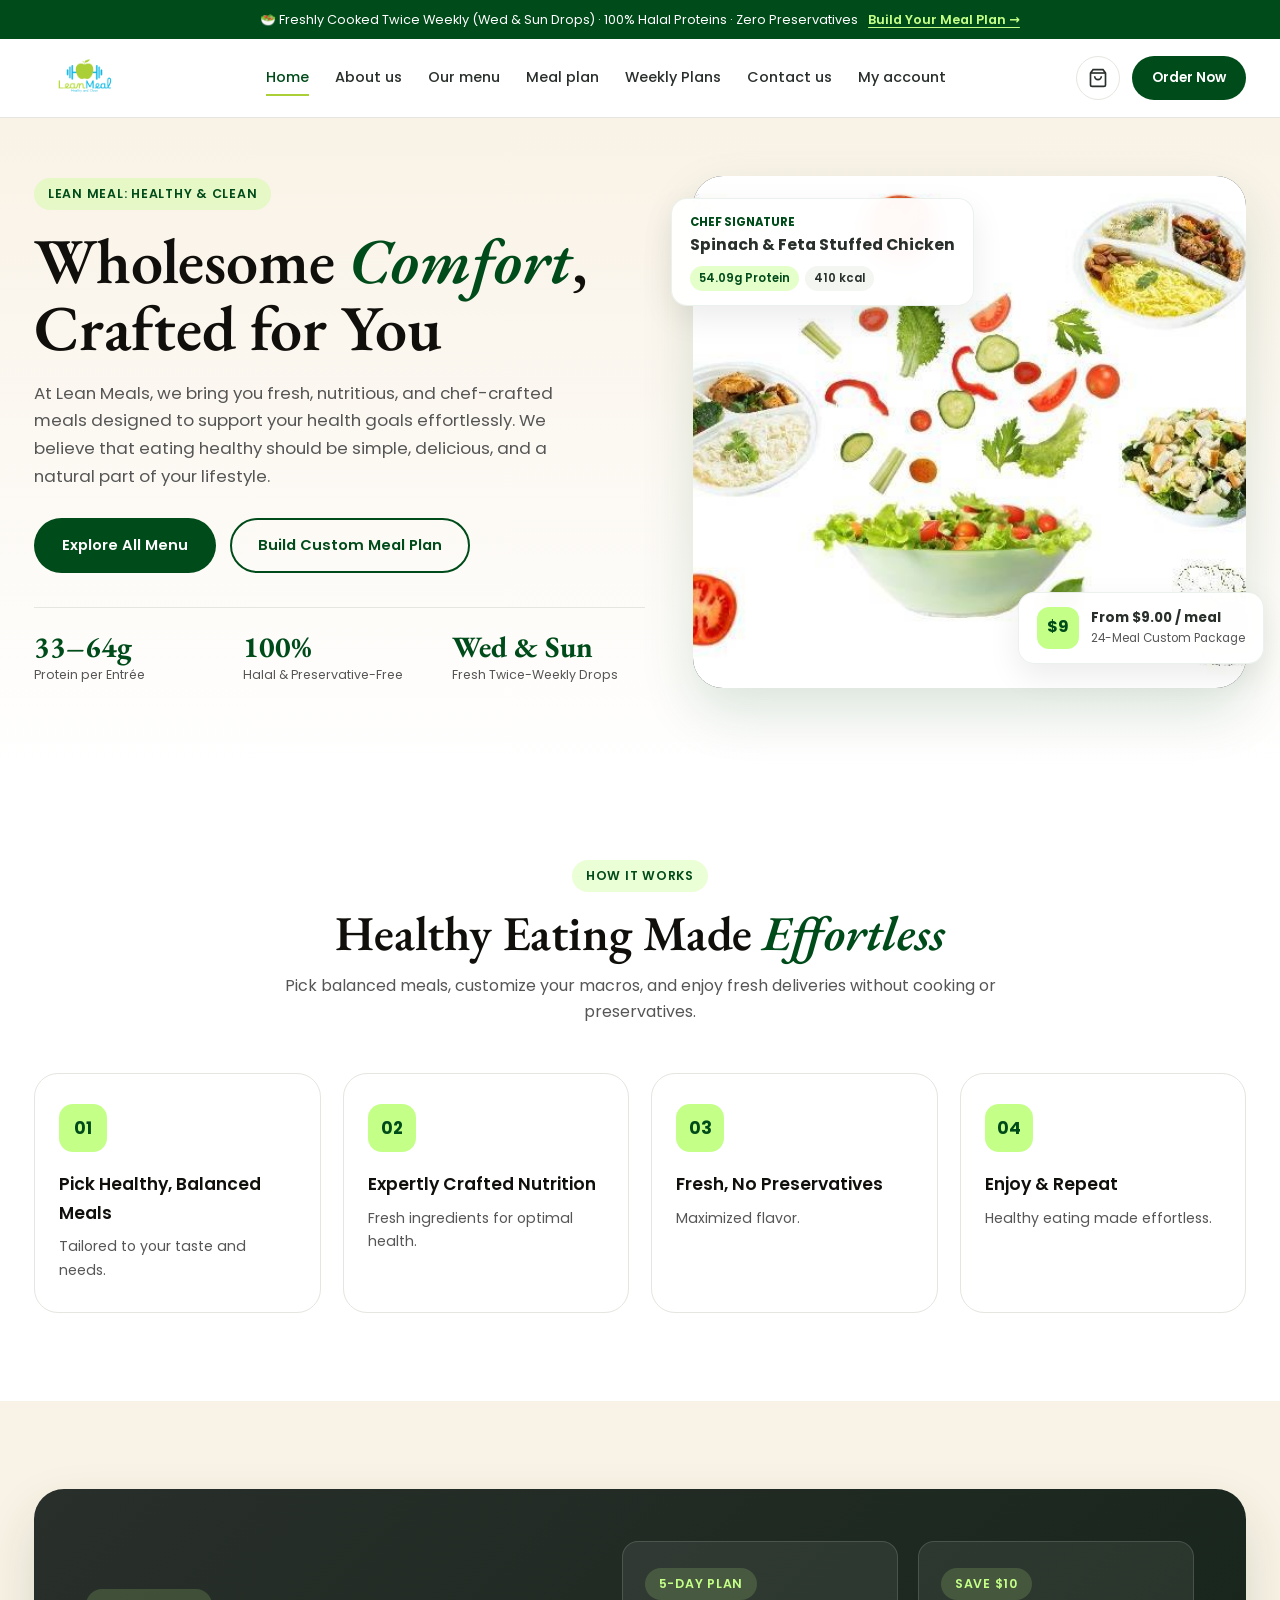
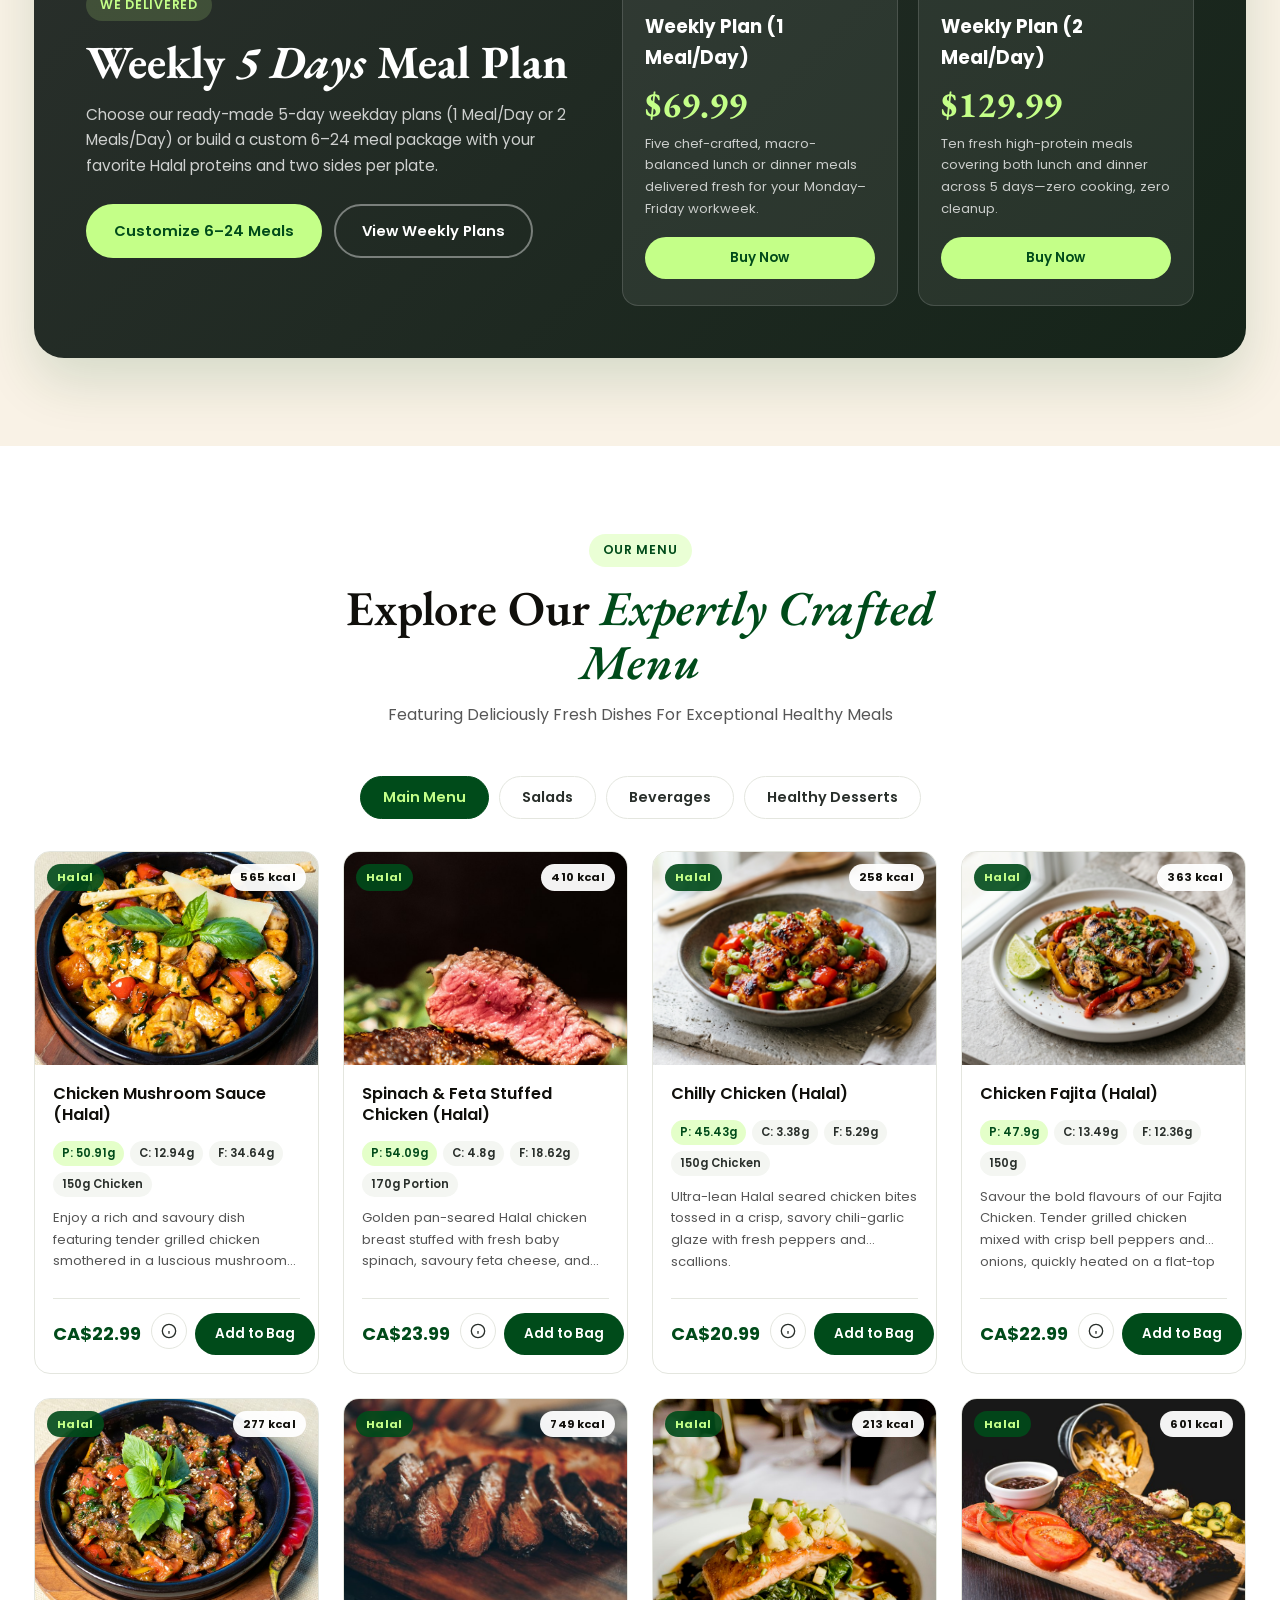
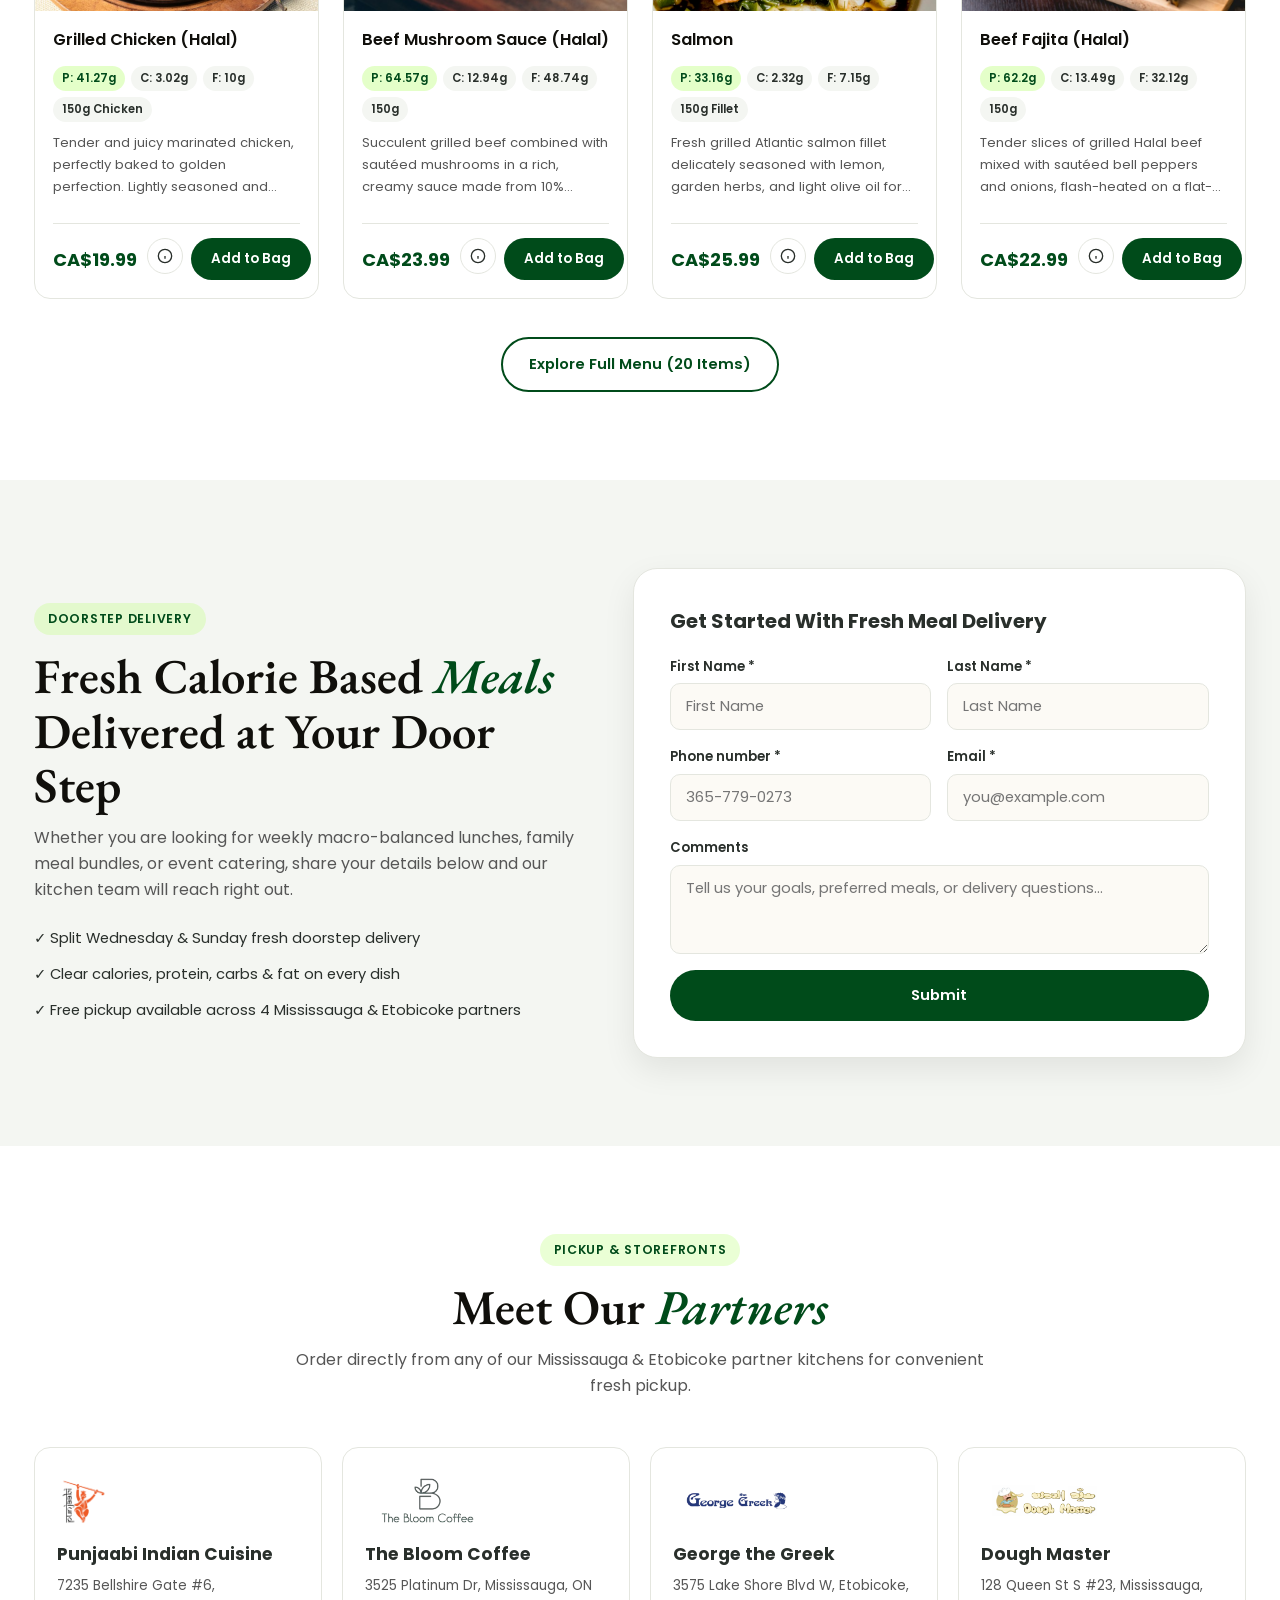
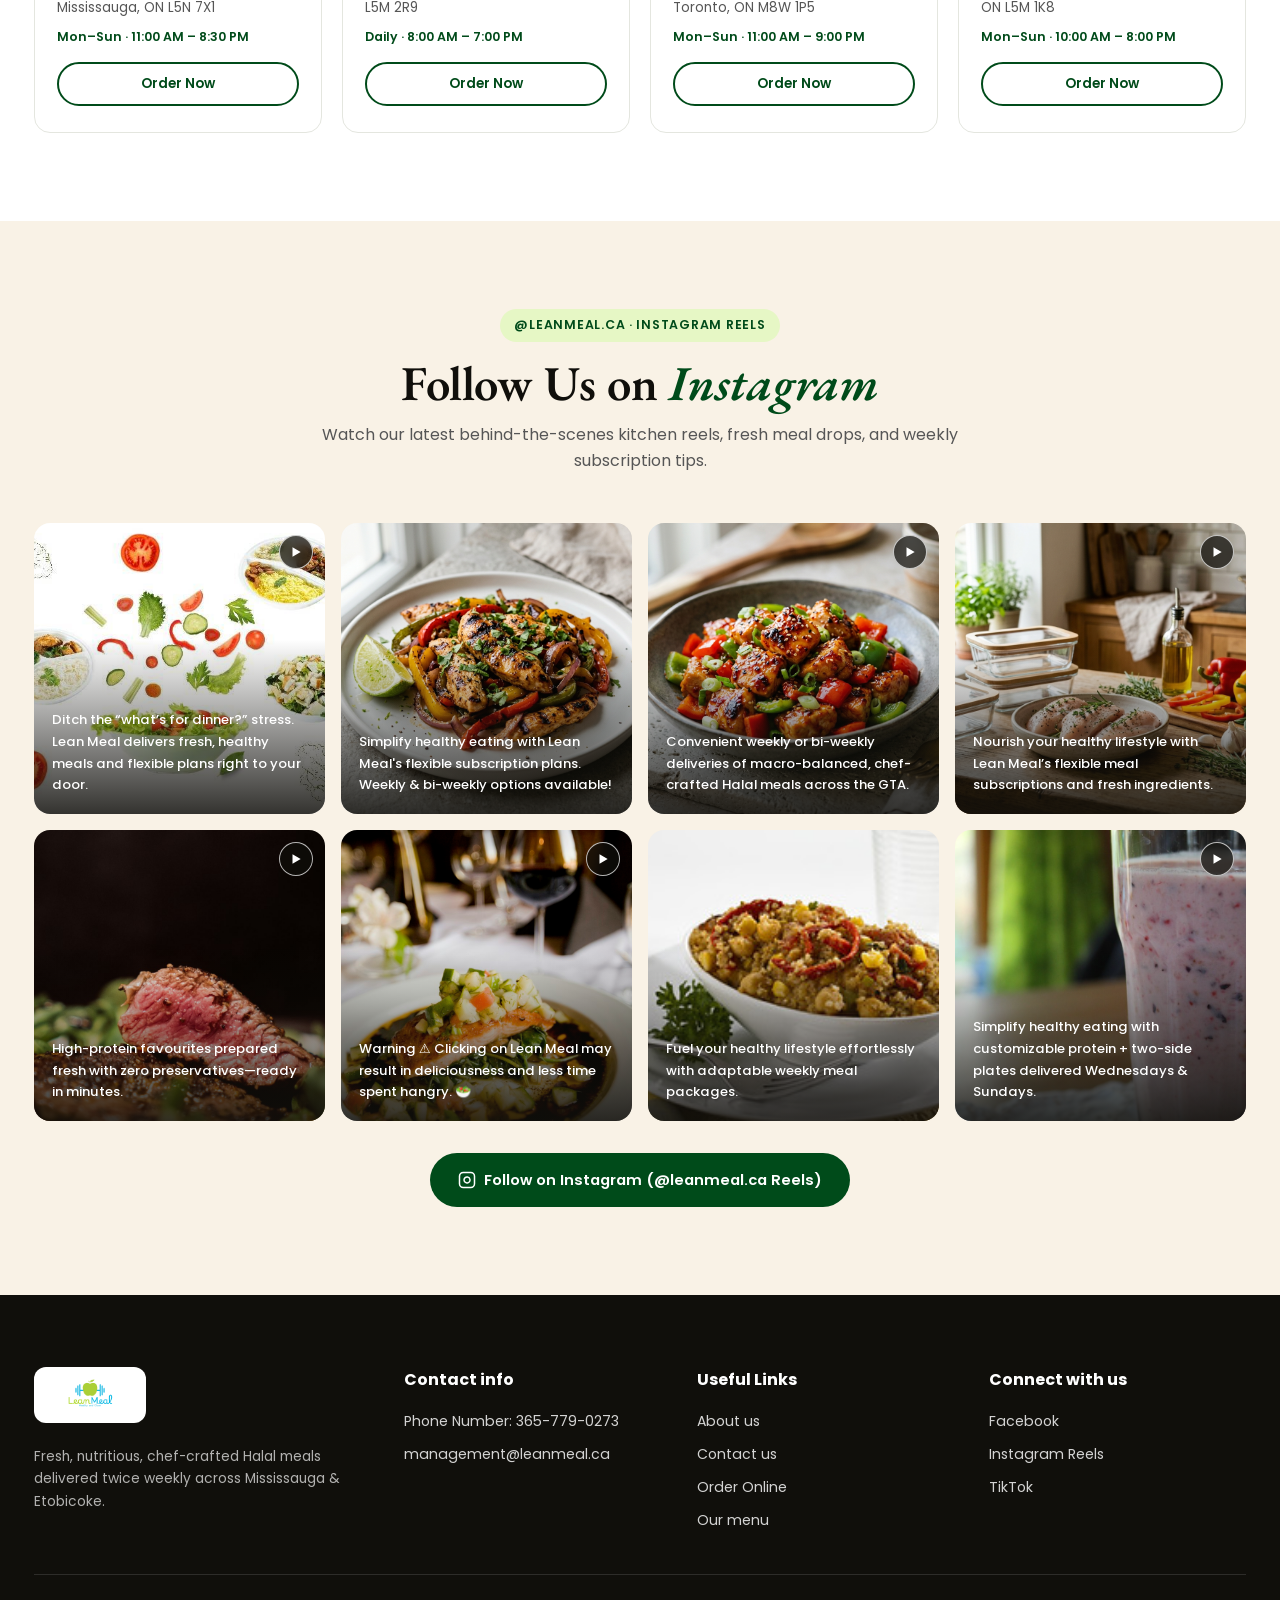
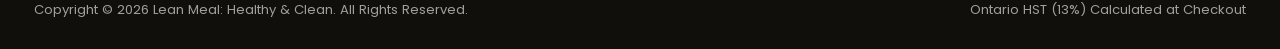
==== commit 4b20fe2d: "Add Lean Meal logo, partner logos, full homepage content, and Instagram Reels section" ====
--- a/index.html
+++ b/index.html
@@ -3,8 +3,8 @@
 <head>
   <meta charset="UTF-8" />
   <meta name="viewport" content="width=device-width, initial-scale=1.0" />
-  <title>LeanMeal — Healthy &amp; Clean Meal Prep</title>
-  <meta name="description" content="Fresh, chef-crafted, macro-balanced Halal meals delivered twice weekly across the GTA. Customize 6–24 meal packages or order weekly 5-day plans." />
+  <title>Lean Meal: Healthy &amp; Clean</title>
+  <meta name="description" content="At Lean Meals, we bring you fresh, nutritious, and chef-crafted meals designed to support your health goals effortlessly." />
   <link rel="icon" href="assets/images/favicon.svg" type="image/svg+xml" />
   <link rel="stylesheet" href="assets/css/style.css" />
 </head>
@@ -14,33 +14,25 @@
   <div class="lm-topbar">
     <div class="lm-container lm-topbar-inner">
       <span>🥗 Freshly Cooked Twice Weekly (Wed &amp; Sun Drops) · 100% Halal Proteins · Zero Preservatives</span>
-      <a href="meal-plan.html">Build Your Custom Meal Plan →</a>
+      <a href="meal-plan.html">Build Your Meal Plan →</a>
     </div>
   </div>
 
   <!-- Header -->
   <header class="lm-header">
     <div class="lm-container lm-header-inner">
-      <a href="index.html" class="lm-logo" aria-label="LeanMeal Home">
-        <svg width="36" height="36" viewBox="0 0 64 64" fill="none" aria-hidden="true">
-          <rect width="64" height="64" rx="16" fill="#004B1A"/>
-          <path d="M18 35C18 24.5066 26.5066 16 37 16H47V26C47 36.4934 38.4934 45 28 45H18V35Z" fill="#C4FF88"/>
-          <path d="M22 44C26 35 33 28 43 22" stroke="#004B1A" stroke-width="3.5" stroke-linecap="round"/>
-        </svg>
-        <div>
-          LeanMeal
-          <span class="lm-logo-sub">Healthy &amp; Clean</span>
-        </div>
+      <a href="index.html" class="lm-logo" aria-label="Lean Meal: Healthy &amp; Clean">
+        <img src="assets/images/logo.png" alt="Lean Meal: Healthy &amp; Clean" class="lm-logo-img" />
       </a>
 
       <nav class="lm-nav" aria-label="Primary">
         <a href="index.html" class="active">Home</a>
-        <a href="about-us.html">About Us</a>
-        <a href="our-menu.html">Our Menu</a>
-        <a href="meal-plan.html">Meal Plan</a>
+        <a href="about-us.html">About us</a>
+        <a href="our-menu.html">Our menu</a>
+        <a href="meal-plan.html">Meal plan</a>
         <a href="shop.html">Weekly Plans</a>
-        <a href="contact-us.html">Contact Us</a>
-        <a href="account.html">My Account</a>
+        <a href="contact-us.html">Contact us</a>
+        <a href="account.html">My account</a>
       </nav>
 
       <div class="lm-header-actions">
@@ -69,18 +61,18 @@
     <section class="lm-hero">
       <div class="lm-container lm-hero-grid">
         <div>
-          <span class="lm-eyebrow">Chef-Designed · Macro-Verified</span>
+          <span class="lm-eyebrow">Lean Meal: Healthy &amp; Clean</span>
           <h1 class="lm-hero-title">Wholesome <em>Comfort</em>, Crafted for You</h1>
           <p class="lm-hero-copy">
-            At LeanMeal, we bring you fresh, nutritious, and chef-crafted meals designed to support your health goals effortlessly. Eating clean should be simple, delicious, and a natural part of your lifestyle.
+            At Lean Meals, we bring you fresh, nutritious, and chef-crafted meals designed to support your health goals effortlessly. We believe that eating healthy should be simple, delicious, and a natural part of your lifestyle.
           </p>
           <div class="lm-hero-cta">
-            <a href="meal-plan.html" class="lm-btn lm-btn-primary">Build Custom Meal Plan</a>
-            <a href="our-menu.html" class="lm-btn lm-btn-outline">Explore All Menu</a>
+            <a href="our-menu.html" class="lm-btn lm-btn-primary">Explore All Menu</a>
+            <a href="meal-plan.html" class="lm-btn lm-btn-outline">Build Custom Meal Plan</a>
           </div>
           <div class="lm-hero-stats">
             <div>
-              <div class="lm-stat-num">40–64g</div>
+              <div class="lm-stat-num">33–64g</div>
               <div class="lm-stat-label">Protein per Entrée</div>
             </div>
             <div>
@@ -88,28 +80,28 @@
               <div class="lm-stat-label">Halal &amp; Preservative-Free</div>
             </div>
             <div>
-              <div class="lm-stat-num">2× / Wk</div>
-              <div class="lm-stat-label">Wed &amp; Sun Fresh Drops</div>
+              <div class="lm-stat-num">Wed &amp; Sun</div>
+              <div class="lm-stat-label">Fresh Twice-Weekly Drops</div>
             </div>
           </div>
         </div>
 
         <div class="lm-hero-visual">
           <div class="lm-hero-frame">
-            <img src="assets/images/hero-meals.png" alt="Chef-prepared macro balanced meal bowls" />
+            <img src="assets/images/hero-meals.png" alt="Lean Meal fresh calorie-based meal prep bowls" />
           </div>
           <div class="lm-float-card lm-float-top">
-            <div style="font-size:0.72rem; font-weight:700; text-transform:uppercase; color:var(--lm-forest);">Popular Macro Split</div>
-            <div style="font-weight:700; font-size:0.98rem;">Spinach &amp; Feta Chicken</div>
+            <div style="font-size:0.72rem; font-weight:700; text-transform:uppercase; color:var(--lm-forest);">Chef Signature</div>
+            <div style="font-weight:700; font-size:0.98rem;">Spinach &amp; Feta Stuffed Chicken</div>
             <div class="lm-macro-pill-row">
-              <span class="lm-macro-pill pro">54.1g Protein</span>
+              <span class="lm-macro-pill pro">54.09g Protein</span>
               <span class="lm-macro-pill">410 kcal</span>
             </div>
           </div>
           <div class="lm-float-card lm-float-bottom">
-            <div style="width:42px; height:42px; border-radius:12px; background:var(--lm-lime); color:var(--lm-forest); display:flex; align-items:center; justify-content:center; font-weight:700;">CA$9</div>
-            <div>
-              <div style="font-size:0.84rem; font-weight:700;">From CA$9.00 / meal</div>
+            <div style="width:42px; height:42px; border-radius:12px; background:var(--lm-lime); color:var(--lm-forest); display:flex; align-items:center; justify-content:center; font-weight:700;">$9</div>
+            <div>
+              <div style="font-size:0.84rem; font-weight:700;">From $9.00 / meal</div>
               <div style="font-size:0.74rem; color:var(--lm-muted);">24-Meal Custom Package</div>
             </div>
           </div>
@@ -122,30 +114,30 @@
       <div class="lm-container">
         <div class="lm-section-header">
           <span class="lm-eyebrow">How It Works</span>
-          <h2 class="lm-section-title">Healthy Eating in <em>Four Simple Steps</em></h2>
-          <p class="lm-section-lead">Pick your package, customize every plate with two sides, and enjoy fresh deliveries split twice a week.</p>
+          <h2 class="lm-section-title">Healthy Eating Made <em>Effortless</em></h2>
+          <p class="lm-section-lead">Pick balanced meals, customize your macros, and enjoy fresh deliveries without cooking or preservatives.</p>
         </div>
 
         <div class="lm-steps-grid">
           <article class="lm-step-card">
             <div class="lm-step-num">01</div>
             <h3>Pick Healthy, Balanced Meals</h3>
-            <p>Tailored to your taste and macro goals—choose 6, 12, 18, or 24 customizable meals.</p>
+            <p>Tailored to your taste and needs.</p>
           </article>
           <article class="lm-step-card">
             <div class="lm-step-num">02</div>
             <h3>Expertly Crafted Nutrition</h3>
-            <p>Fresh whole ingredients portioned accurately for clear calories, protein, carbs, and healthy fats.</p>
+            <p>Fresh ingredients for optimal health.</p>
           </article>
           <article class="lm-step-card">
             <div class="lm-step-num">03</div>
             <h3>Fresh, No Preservatives</h3>
-            <p>Cooked to order with zero artificial additives to lock in natural flavor and 5-day fridge freshness.</p>
+            <p>Maximized flavor.</p>
           </article>
           <article class="lm-step-card">
             <div class="lm-step-num">04</div>
             <h3>Enjoy &amp; Repeat</h3>
-            <p>Split Wednesday &amp; Sunday deliveries straight to your door or free pickup at 4 partner hubs.</p>
+            <p>Healthy eating made effortless.</p>
           </article>
         </div>
       </div>
@@ -156,16 +148,16 @@
       <div class="lm-container">
         <div class="lm-weekly-banner">
           <div>
-            <span class="lm-eyebrow lm-eyebrow-dark">We Deliver Fresh</span>
+            <span class="lm-eyebrow lm-eyebrow-dark">We Delivered</span>
             <h2 class="lm-serif" style="font-size:clamp(2.2rem,3.6vw,3.1rem); margin:16px 0 14px; line-height:1.1; color:#fff;">
               Weekly <em>5 Days</em> Meal Plan
             </h2>
             <p style="color:rgba(255,255,255,0.78); margin:0 0 26px; font-size:0.96rem;">
-              Lock in effortless weekday nutrition with ready-to-heat chef meals, or build a custom 6–24 meal bundle with two tailored sides per plate.
+              Choose our ready-made 5-day weekday plans (1 Meal/Day or 2 Meals/Day) or build a custom 6–24 meal package with your favorite Halal proteins and two sides per plate.
             </p>
             <div style="display:flex; flex-wrap:wrap; gap:12px;">
               <a href="meal-plan.html" class="lm-btn lm-btn-lime">Customize 6–24 Meals</a>
-              <a href="shop.html" class="lm-btn lm-btn-outline-light">View All Plans</a>
+              <a href="shop.html" class="lm-btn lm-btn-outline-light">View Weekly Plans</a>
             </div>
           </div>
 
@@ -178,9 +170,9 @@
     <section class="lm-section">
       <div class="lm-container">
         <div class="lm-section-header">
-          <span class="lm-eyebrow">Macro-Verified Menu</span>
-          <h2 class="lm-section-title">Explore Our <em>Expertly Crafted</em> Menu</h2>
-          <p class="lm-section-lead">Featuring deliciously fresh high-protein entrées, crisp salads, functional smoothies, and guilt-free desserts.</p>
+          <span class="lm-eyebrow">Our Menu</span>
+          <h2 class="lm-section-title">Explore Our <em>Expertly Crafted Menu</em></h2>
+          <p class="lm-section-lead">Featuring Deliciously Fresh Dishes For Exceptional Healthy Meals</p>
         </div>
 
         <div class="lm-tabs-row" role="tablist" aria-label="Menu Categories">
@@ -193,80 +185,92 @@
         <div class="lm-dish-grid" id="lm-home-menu-grid"></div>
 
         <div style="text-align:center; margin-top:38px;">
-          <a href="our-menu.html" class="lm-btn lm-btn-outline">View Full Interactive Menu (19 Dishes)</a>
-        </div>
-      </div>
-    </section>
-
-    <!-- Delivery & Custom Inquiry Callout -->
+          <a href="our-menu.html" class="lm-btn lm-btn-outline">Explore Full Menu (20 Items)</a>
+        </div>
+      </div>
+    </section>
+
+    <!-- Fresh Calorie Based Meals Delivered at Your Door Step -->
     <section class="lm-section lm-section-mist">
       <div class="lm-container lm-inquiry-wrap">
         <div>
-          <span class="lm-eyebrow">Doorstep Convenience</span>
-          <h2 class="lm-section-title">Fresh Calorie-Based <em>Meals</em> Delivered at Your Doorstep</h2>
+          <span class="lm-eyebrow">Doorstep Delivery</span>
+          <h2 class="lm-section-title">Fresh Calorie Based <em>Meals</em> Delivered at Your Door Step</h2>
           <p style="color:var(--lm-muted); margin:0 0 22px;">
-            Planning corporate wellness lunches, gym challenges, or personalized weekly macros? Send us a quick note and our nutrition concierge will craft your schedule.
+            Whether you are looking for weekly macro-balanced lunches, family meal bundles, or event catering, share your details below and our kitchen team will reach right out.
           </p>
           <div style="display:grid; gap:12px; font-size:0.92rem;">
             <div>✓ Split Wednesday &amp; Sunday fresh doorstep delivery</div>
-            <div>✓ Automated Tuesday &amp; Saturday order cutoff protection</div>
-            <div>✓ Direct pickup options at 4 GTA partner locations</div>
+            <div>✓ Clear calories, protein, carbs &amp; fat on every dish</div>
+            <div>✓ Free pickup available across 4 Mississauga &amp; Etobicoke partners</div>
           </div>
         </div>
 
         <div class="lm-form-card">
-          <h3 style="margin:0 0 18px; font-size:1.25rem;">Request a Custom Meal Consultation</h3>
+          <h3 style="margin:0 0 18px; font-size:1.25rem;">Get Started With Fresh Meal Delivery</h3>
           <form id="lm-home-inquiry-form" class="lm-form-grid">
             <div class="lm-field">
               <label for="inq-first">First Name *</label>
-              <input id="inq-first" type="text" class="lm-input" required placeholder="Alex" />
+              <input id="inq-first" type="text" class="lm-input" required placeholder="First Name" />
             </div>
             <div class="lm-field">
               <label for="inq-last">Last Name *</label>
-              <input id="inq-last" type="text" class="lm-input" required placeholder="Morgan" />
+              <input id="inq-last" type="text" class="lm-input" required placeholder="Last Name" />
             </div>
             <div class="lm-field">
-              <label for="inq-phone">Phone Number *</label>
-              <input id="inq-phone" type="tel" class="lm-input" required placeholder="(555) 234-8910" />
+              <label for="inq-phone">Phone number *</label>
+              <input id="inq-phone" type="tel" class="lm-input" required placeholder="365-779-0273" />
             </div>
             <div class="lm-field">
-              <label for="inq-email">Email Address *</label>
+              <label for="inq-email">Email *</label>
               <input id="inq-email" type="email" class="lm-input" required placeholder="you@example.com" />
             </div>
             <div class="lm-field full">
-              <label for="inq-comments">Goals &amp; Dietary Notes</label>
-              <textarea id="inq-comments" rows="3" class="lm-textarea" placeholder="Tell us your weekly meal count, protein goals, or delivery area..."></textarea>
+              <label for="inq-comments">Comments</label>
+              <textarea id="inq-comments" rows="3" class="lm-textarea" placeholder="Tell us your goals, preferred meals, or delivery questions..."></textarea>
             </div>
             <div class="lm-field full">
-              <button type="submit" class="lm-btn lm-btn-primary">Send Delivery Inquiry</button>
+              <button type="submit" class="lm-btn lm-btn-primary">Submit</button>
             </div>
           </form>
         </div>
       </div>
     </section>
 
-    <!-- Partner Pickup Hubs -->
+    <!-- Meet Our Partners -->
     <section class="lm-section">
       <div class="lm-container">
         <div class="lm-section-header">
           <span class="lm-eyebrow">Pickup &amp; Storefronts</span>
-          <h2 class="lm-section-title">Meet Our <em>Partner Hubs</em></h2>
-          <p class="lm-section-lead">Prefer in-person pickup? Collect your fresh meal prep boxes free of charge from any partner kitchen across Mississauga &amp; Etobicoke.</p>
+          <h2 class="lm-section-title">Meet Our <em>Partners</em></h2>
+          <p class="lm-section-lead">Order directly from any of our Mississauga &amp; Etobicoke partner kitchens for convenient fresh pickup.</p>
         </div>
 
         <div class="lm-partners-grid" id="lm-home-partners"></div>
       </div>
     </section>
 
-    <!-- Community Showcase -->
-    <section class="lm-section lm-section-cream">
+    <!-- Instagram Reels Section (Before Footer) -->
+    <section class="lm-section lm-section-cream" id="instagram-reels">
       <div class="lm-container">
         <div class="lm-section-header">
-          <span class="lm-eyebrow">@LeanMeal.Meals</span>
-          <h2 class="lm-section-title">Fuel Your Lifestyle <em>Effortlessly</em></h2>
-          <p class="lm-section-lead">Ditch the “what’s for dinner?” stress with fresh chef-made meals ready in 2 minutes.</p>
-        </div>
+          <span class="lm-eyebrow">@leanmeal.ca · Instagram Reels</span>
+          <h2 class="lm-section-title">Follow Us on <em>Instagram</em></h2>
+          <p class="lm-section-lead">Watch our latest behind-the-scenes kitchen reels, fresh meal drops, and weekly subscription tips.</p>
+        </div>
+
         <div class="lm-social-grid" id="lm-social-strip"></div>
+
+        <div class="lm-ig-cta-row">
+          <a href="https://www.instagram.com/leanmeal.ca/reels/" target="_blank" rel="noopener noreferrer" class="lm-btn lm-btn-primary">
+            <svg width="18" height="18" viewBox="0 0 24 24" fill="none" stroke="currentColor" stroke-width="2" aria-hidden="true">
+              <rect x="2" y="2" width="20" height="20" rx="5" ry="5"/>
+              <path d="M16 11.37A4 4 0 1 1 12.63 8 4 4 0 0 1 16 11.37z"/>
+              <line x1="17.5" y1="6.5" x2="17.51" y2="6.5"/>
+            </svg>
+            Follow on Instagram (@leanmeal.ca Reels)
+          </a>
+        </div>
       </div>
     </section>
   </main>
@@ -276,45 +280,40 @@
     <div class="lm-container">
       <div class="lm-footer-grid">
         <div>
-          <div class="lm-logo" style="color:#fff; margin-bottom:14px;">LeanMeal · Healthy &amp; Clean</div>
+          <a href="index.html" style="display:inline-block; margin-bottom:14px; background:#fff; padding:8px 14px; border-radius:12px;">
+            <img src="assets/images/logo.png" alt="Lean Meal: Healthy &amp; Clean" style="height:40px; width:auto;" />
+          </a>
           <p style="font-size:0.86rem; color:rgba(255,255,255,0.68); margin:0 0 14px;">
-            Fresh, chef-designed, macro-verified Halal meals delivered twice weekly across Mississauga, Etobicoke &amp; the GTA.
+            Fresh, nutritious, chef-crafted Halal meals delivered twice weekly across Mississauga &amp; Etobicoke.
           </p>
-          <div style="font-size:0.88rem;">
-            <div>📞 (555) 234-8910</div>
-            <div style="margin-top:4px;">✉️ hello@leanmeal-template.com</div>
-          </div>
+        </div>
+        <div>
+          <h4>Contact info</h4>
+          <ul>
+            <li>Phone Number: <a href="tel:3657790273">365-779-0273</a></li>
+            <li><a href="mailto:management@leanmeal.ca">management@leanmeal.ca</a></li>
+          </ul>
         </div>
         <div>
           <h4>Useful Links</h4>
           <ul>
-            <li><a href="index.html">Home</a></li>
-            <li><a href="about-us.html">About Us</a></li>
-            <li><a href="our-menu.html">Our Menu</a></li>
-            <li><a href="contact-us.html">Contact Us</a></li>
+            <li><a href="about-us.html">About us</a></li>
+            <li><a href="contact-us.html">Contact us</a></li>
+            <li><a href="meal-plan.html">Order Online</a></li>
+            <li><a href="our-menu.html">Our menu</a></li>
           </ul>
         </div>
         <div>
-          <h4>Meal Ordering</h4>
+          <h4>Connect with us</h4>
           <ul>
-            <li><a href="meal-plan.html">Custom Meal Plan (6–24)</a></li>
-            <li><a href="shop.html">Weekly 5-Day Plans</a></li>
-            <li><a href="checkout.html">Cart Checkout</a></li>
-            <li><a href="account.html">My Account &amp; Orders</a></li>
+            <li><a href="https://www.facebook.com/profile.php?id=61570598076960" target="_blank" rel="noopener noreferrer">Facebook</a></li>
+            <li><a href="https://www.instagram.com/leanmeal.ca/reels/" target="_blank" rel="noopener noreferrer">Instagram Reels</a></li>
+            <li><a href="https://www.tiktok.com/@leanmeal.ca" target="_blank" rel="noopener noreferrer">TikTok</a></li>
           </ul>
         </div>
-        <div>
-          <h4>Delivery Schedule</h4>
-          <ul>
-            <li>Wednesday Fresh Drops</li>
-            <li>Sunday Fresh Drops</li>
-            <li>4 Free Partner Pickup Hubs</li>
-            <li>Promo: <code>LEAN10</code> (10% Off)</li>
-          </ul>
-        </div>
       </div>
       <div class="lm-footer-bottom">
-        <span>Copyright &copy; 2026 LeanMeal: Healthy &amp; Clean. All Rights Reserved.</span>
+        <span>Copyright &copy; 2026 Lean Meal: Healthy &amp; Clean. All Rights Reserved.</span>
         <span>Ontario HST (13%) Calculated at Checkout</span>
       </div>
     </div>
@@ -335,7 +334,7 @@
             <div>
               <span class="lm-eyebrow lm-eyebrow-dark">${App.escapeHtml(plan.badge)}</span>
               <h3 style="margin:12px 0 4px; font-size:1.15rem; color:#fff;">${App.escapeHtml(plan.name)}</h3>
-              <div class="lm-plan-price">${App.formatCAD(plan.price)}</div>
+              <div class="lm-plan-price">$${plan.price.toFixed(2)}</div>
               <p style="font-size:0.82rem; color:rgba(255,255,255,0.75); margin:0 0 18px;">${App.escapeHtml(plan.description)}</p>
             </div>
             <button type="button" class="lm-btn lm-btn-lime lm-btn-sm" data-add-dish="${App.escapeHtml(plan.id)}">Buy Now</button>
@@ -360,41 +359,34 @@
         });
       });
 
-      // Render Partner Hubs
+      // Render Partner Hubs with Partner Logos
       const partnerGrid = document.getElementById('lm-home-partners');
       if (partnerGrid) {
         partnerGrid.innerHTML = Data.partners.map(p => `
           <article class="lm-partner-card">
             <div>
-              <div class="lm-partner-badge">${App.escapeHtml(p.badge)}</div>
-              <h3 style="margin:14px 0 6px; font-size:1.08rem;">${App.escapeHtml(p.name)}</h3>
+              ${p.logo ? `<img src="${App.escapeHtml(p.logo)}" alt="${App.escapeHtml(p.name)}" class="lm-partner-logo" loading="lazy" />` : `<div class="lm-partner-badge">${App.escapeHtml(p.badge)}</div>`}
+              <h3 style="margin:6px 0 6px; font-size:1.08rem;">${App.escapeHtml(p.name)}</h3>
               <p style="margin:0 0 8px; font-size:0.84rem; color:var(--lm-muted);">${App.escapeHtml(p.address)}</p>
               <div style="font-size:0.78rem; font-weight:600; color:var(--lm-forest);">${App.escapeHtml(p.hours)}</div>
             </div>
-            <a href="meal-plan.html" class="lm-btn lm-btn-outline lm-btn-sm">Order Pickup</a>
+            <a href="meal-plan.html" class="lm-btn lm-btn-outline lm-btn-sm">Order Now</a>
           </article>
         `).join('');
       }
 
-      // Render Social Strip
+      // Render 8 Instagram Reels & Posts from @leanmeal.ca
       const socialEl = document.getElementById('lm-social-strip');
-      if (socialEl) {
-        const captions = [
-          'Ditch the “what’s for dinner?” stress.',
-          'Simplify healthy eating with flexible 6–24 meal packages.',
-          '45g+ protein entrées macro-checked to the gram.',
-          'Fresh Wednesday & Sunday drops straight to your door.'
-        ];
-        const thumbs = [
-          'assets/images/hero-meals.png',
-          'assets/images/dish-chicken-fajita.png',
-          'assets/images/dish-chilly-chicken.png',
-          'assets/images/about-kitchen.png'
-        ];
-        socialEl.innerHTML = thumbs.map((src, i) => `
-          <a href="our-menu.html" class="lm-social-tile">
-            <img src="${src}" alt="${App.escapeHtml(captions[i])}" />
-            <div class="lm-social-overlay">${App.escapeHtml(captions[i])}</div>
+      if (socialEl && Data.instagramFeed) {
+        socialEl.innerHTML = Data.instagramFeed.map(post => `
+          <a href="${App.escapeHtml(post.url)}" target="_blank" rel="noopener noreferrer" class="lm-social-tile" aria-label="${App.escapeHtml(post.caption)}">
+            ${post.isReel ? `
+              <span class="lm-ig-play" title="Instagram Reel">
+                <svg width="14" height="14" viewBox="0 0 24 24" fill="currentColor" aria-hidden="true"><polygon points="6 4 20 12 6 20 6 4"/></svg>
+              </span>
+            ` : ''}
+            <img src="${App.escapeHtml(post.image)}" alt="${App.escapeHtml(post.caption)}" loading="lazy" />
+            <div class="lm-social-overlay">${App.escapeHtml(post.caption)}</div>
           </a>
         `).join('');
       }
@@ -412,7 +404,7 @@
             comments: document.getElementById('inq-comments').value
           });
           inqForm.reset();
-          App.showToast('Thank you! Our meal prep concierge will contact you shortly.');
+          App.showToast('Thank you! Our Lean Meal team will contact you shortly.');
         });
       }
     });
--- a/assets/css/style.css
+++ b/assets/css/style.css
@@ -1716,3 +1716,52 @@
     flex-wrap: wrap;
   }
 }
+
+/* Brand Logo & Partner Logo Sizing */
+.lm-logo-img {
+  height: 48px;
+  width: auto;
+  object-fit: contain;
+  display: block;
+}
+
+.lm-partner-logo {
+  height: 54px;
+  width: auto;
+  max-width: 170px;
+  object-fit: contain;
+  margin-bottom: 12px;
+}
+
+/* Instagram Reels Feed Badges */
+.lm-ig-play {
+  position: absolute;
+  top: 12px;
+  right: 12px;
+  width: 34px;
+  height: 34px;
+  border-radius: 50%;
+  background: rgba(16, 15, 11, 0.72);
+  color: #ffffff;
+  border: 1.5px solid rgba(255, 255, 255, 0.7);
+  display: flex;
+  align-items: center;
+  justify-content: center;
+  backdrop-filter: blur(6px);
+  z-index: 2;
+}
+
+.lm-ig-cta-row {
+  text-align: center;
+  margin-top: 32px;
+  display: flex;
+  justify-content: center;
+  gap: 12px;
+  flex-wrap: wrap;
+}
+
+@media (max-width: 560px) {
+  .lm-logo-img {
+    height: 38px;
+  }
+}
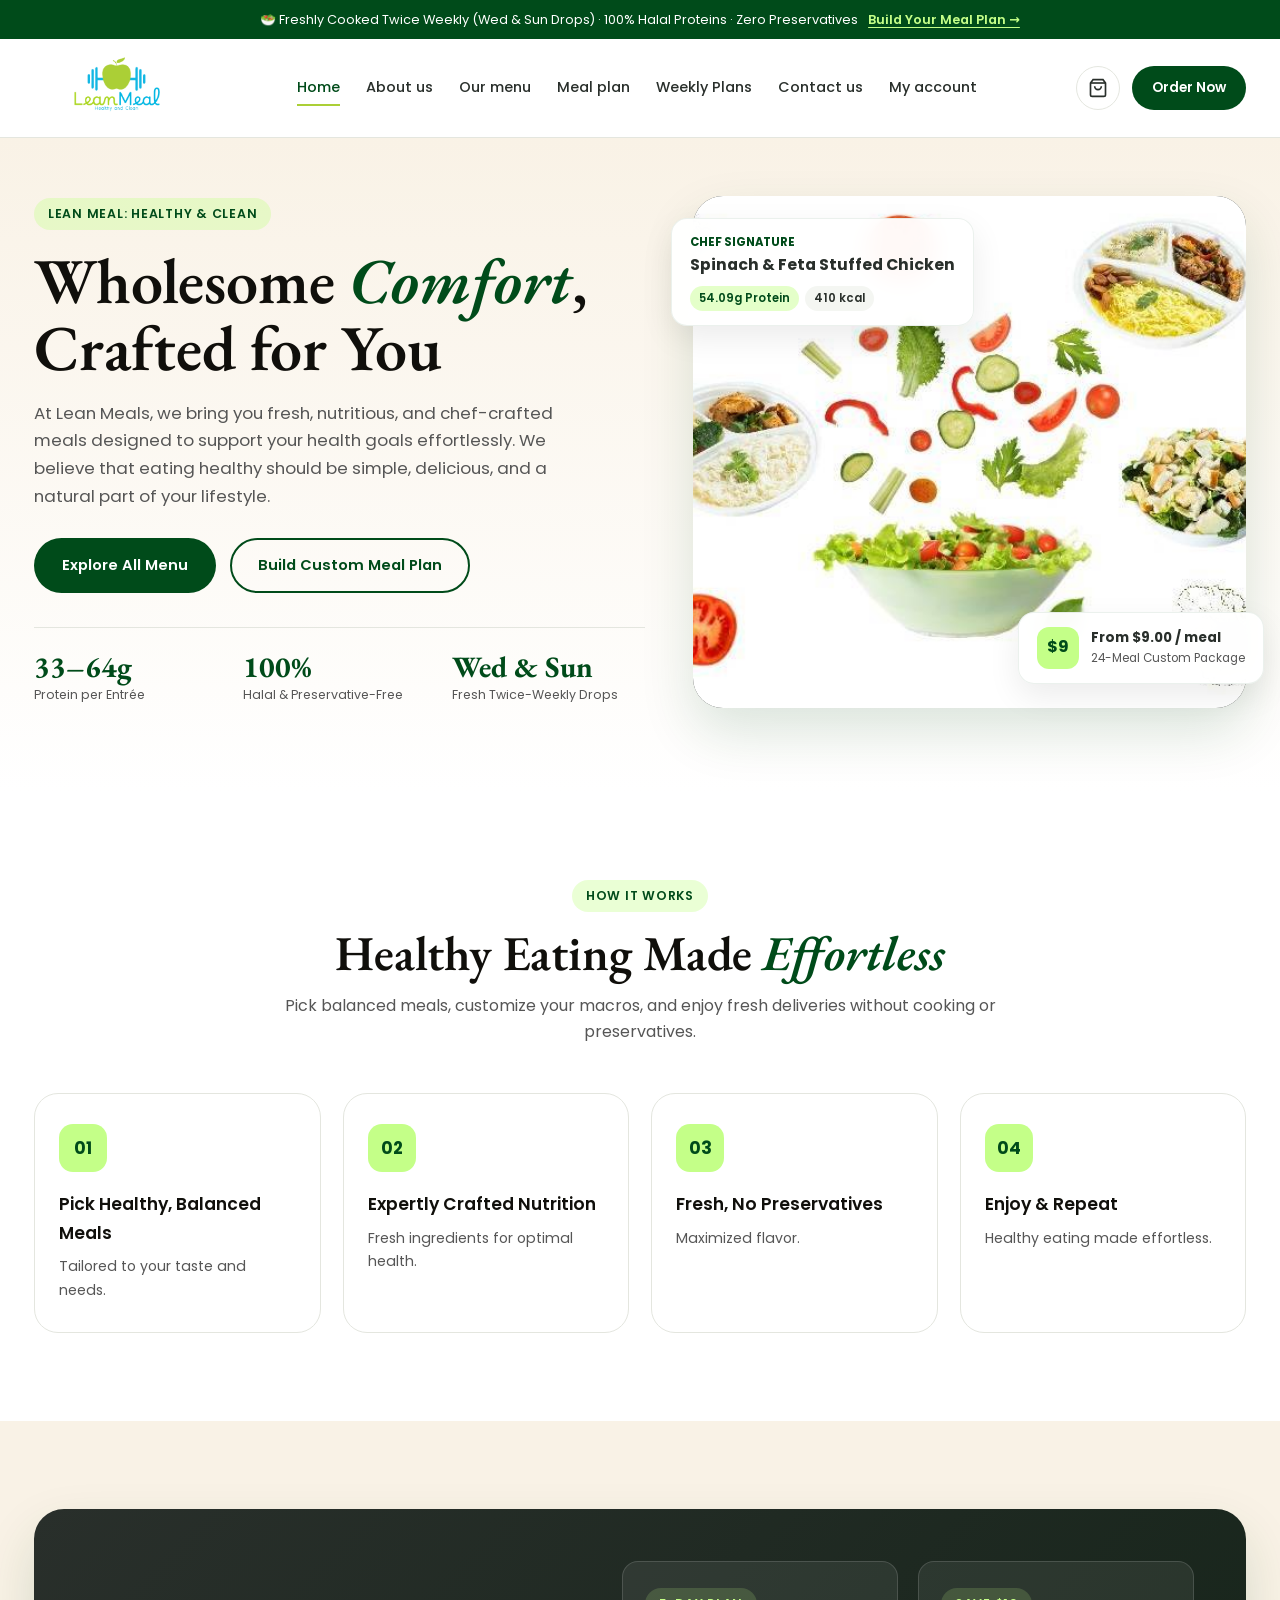
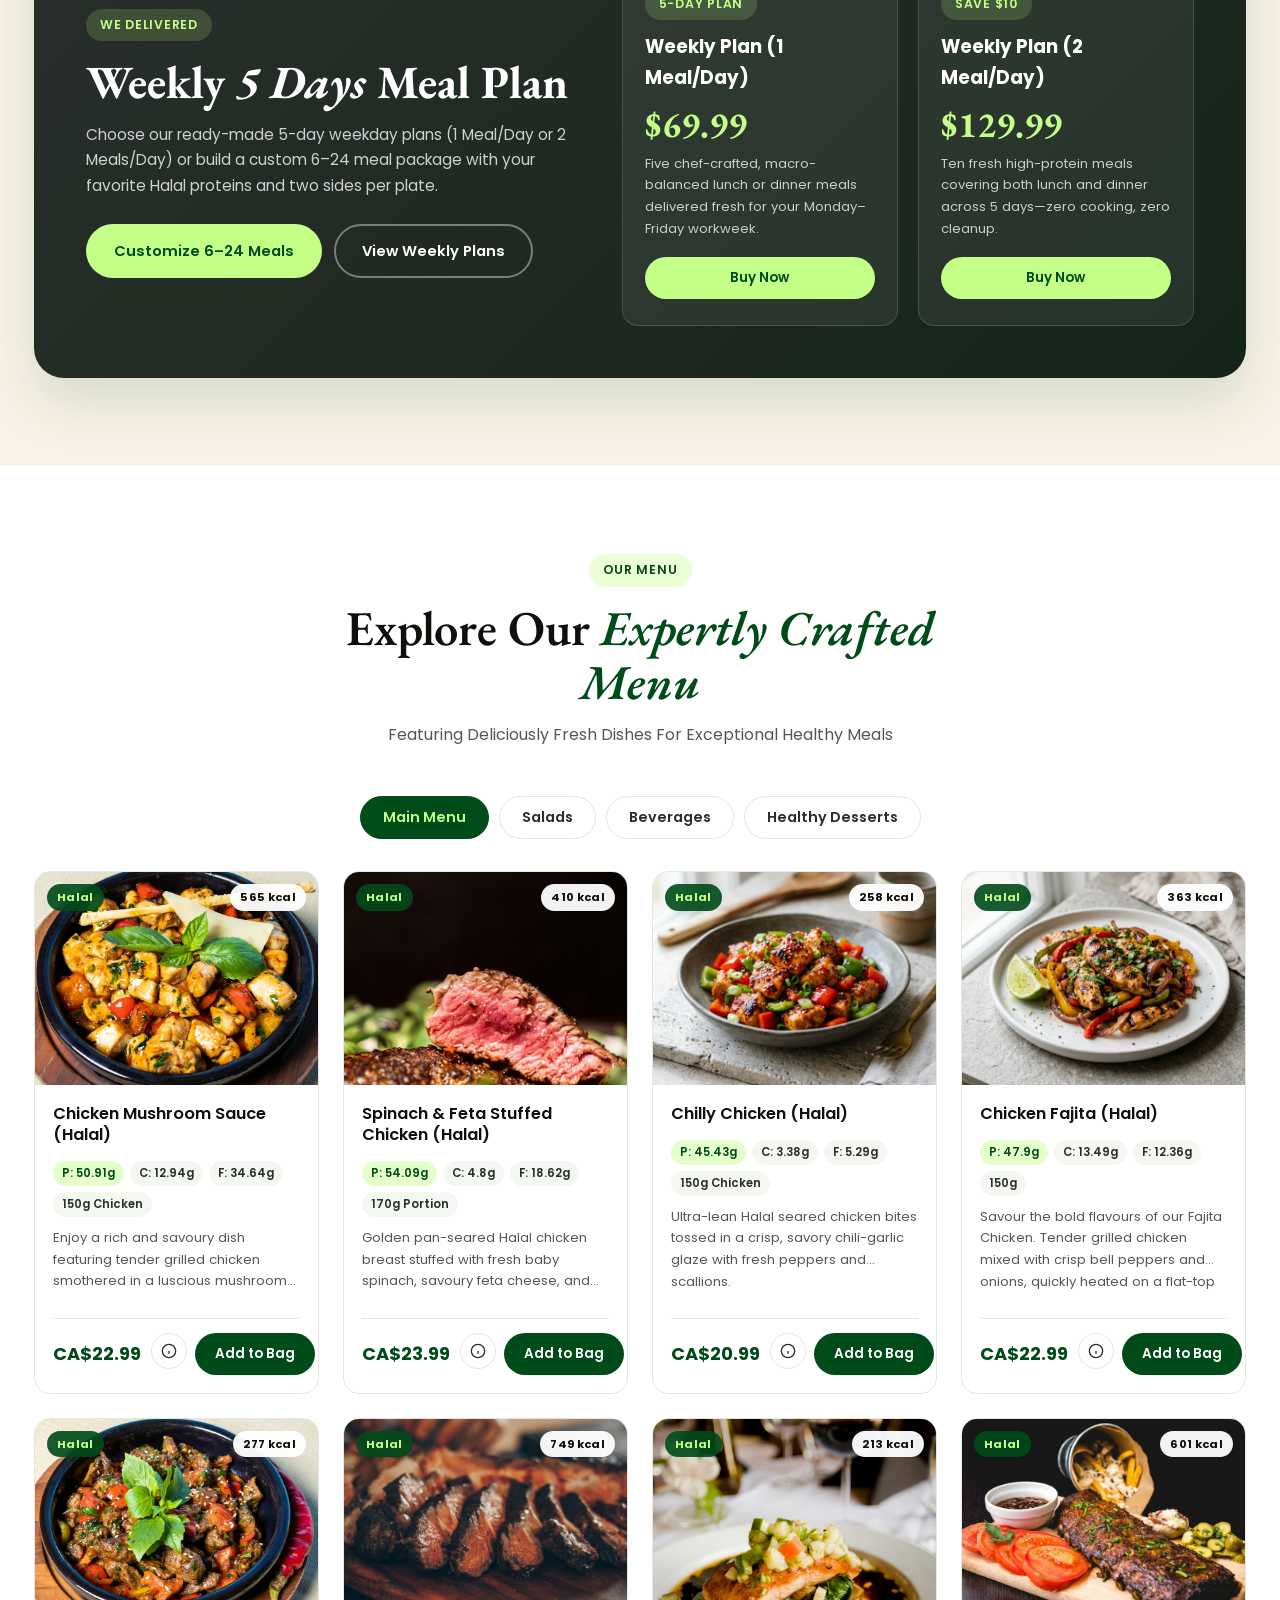
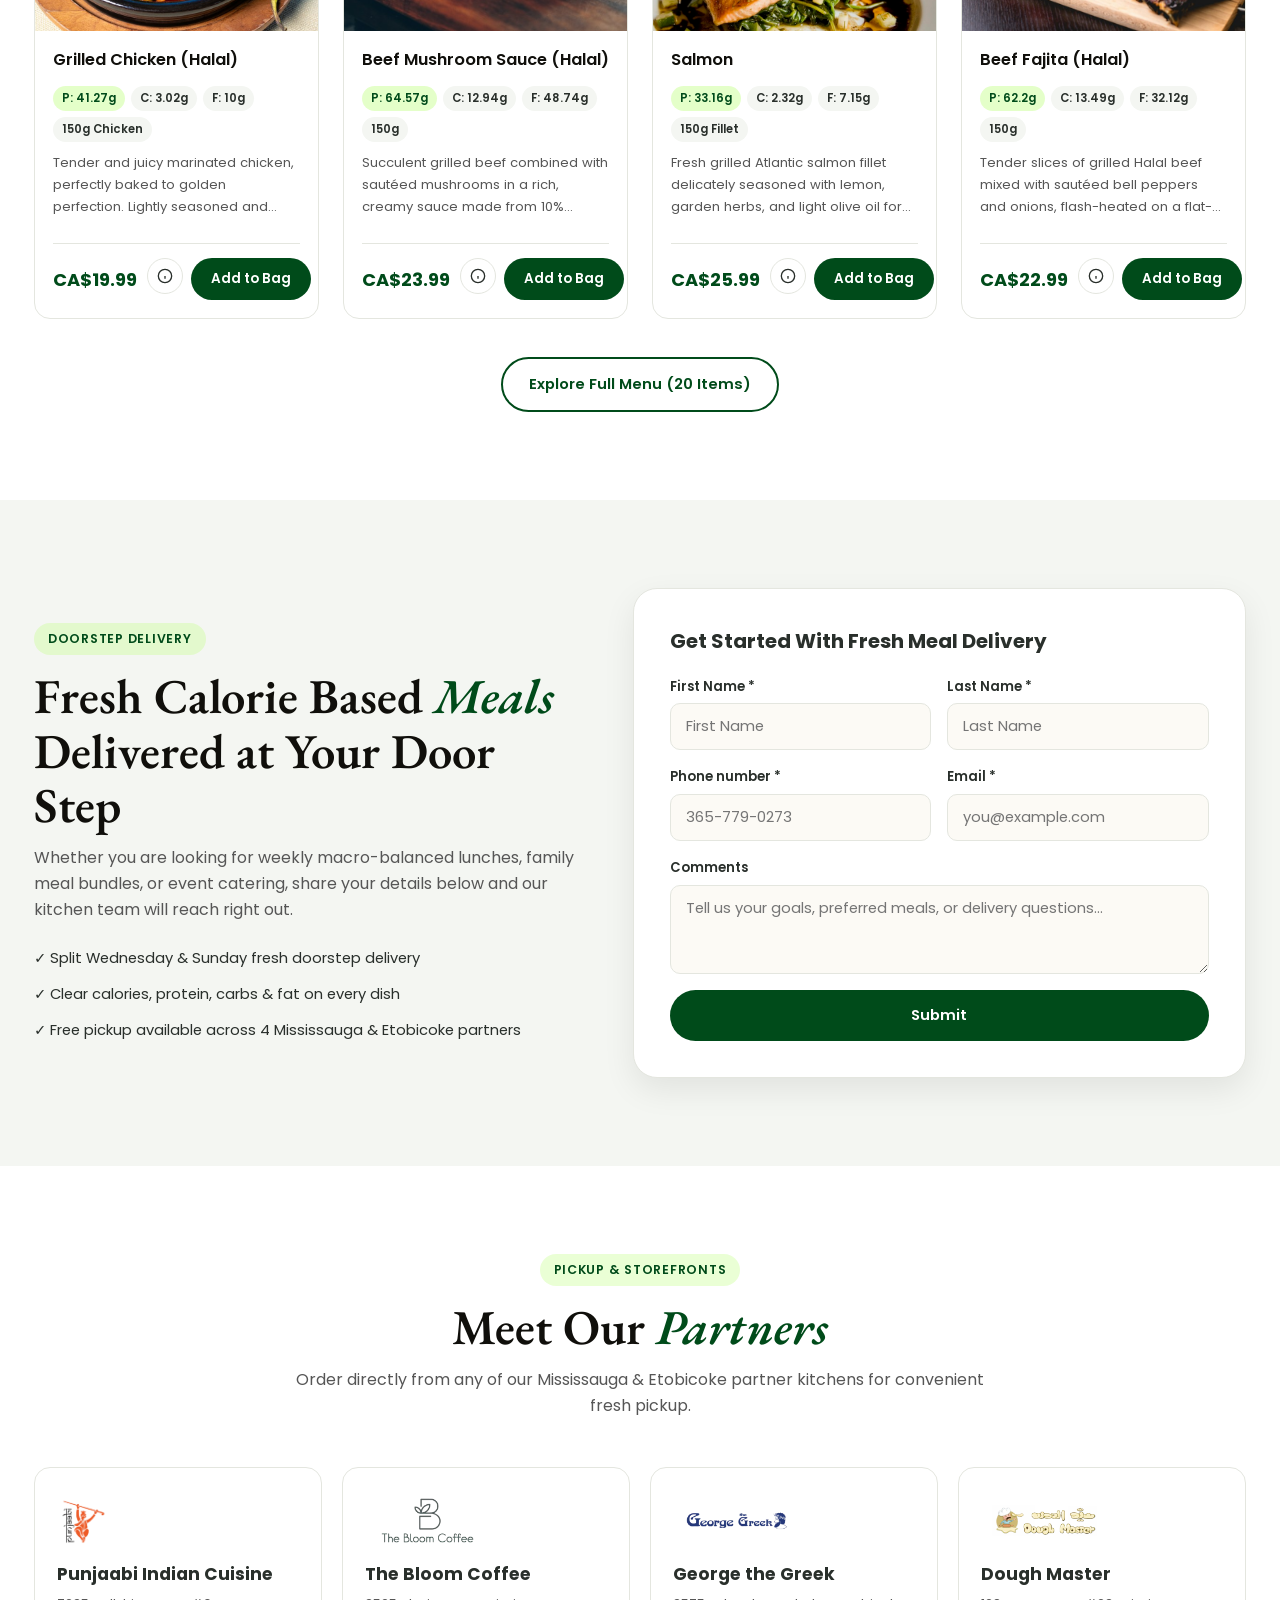
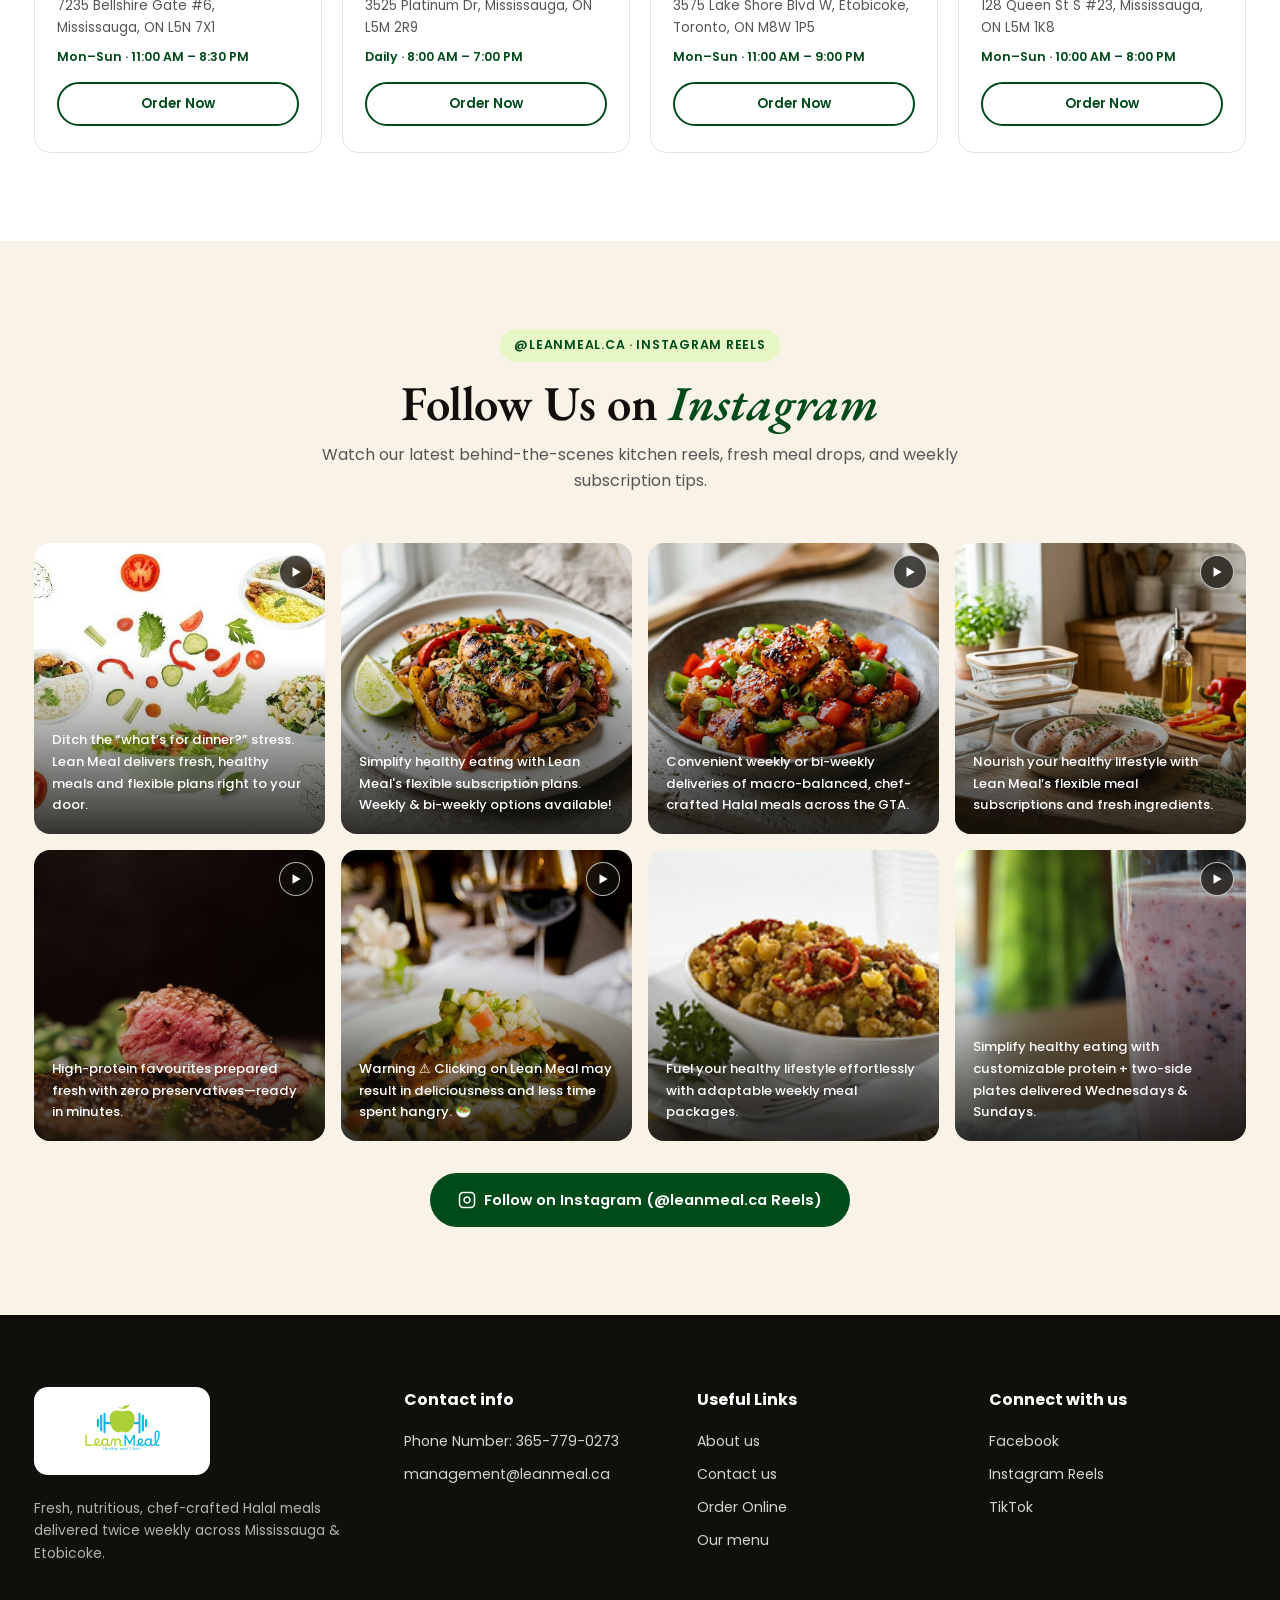
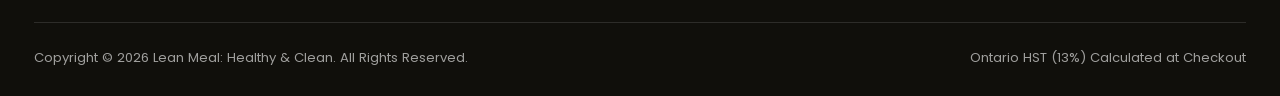
==== commit 2b68a32a: "Increase header and footer logo sizes across desktop and mobile" ====
--- a/index.html
+++ b/index.html
@@ -280,8 +280,8 @@
     <div class="lm-container">
       <div class="lm-footer-grid">
         <div>
-          <a href="index.html" style="display:inline-block; margin-bottom:14px; background:#fff; padding:8px 14px; border-radius:12px;">
-            <img src="assets/images/logo.png" alt="Lean Meal: Healthy &amp; Clean" style="height:40px; width:auto;" />
+          <a href="index.html" style="display:inline-block; margin-bottom:14px; background:#fff; padding:10px 16px; border-radius:14px;">
+            <img src="assets/images/logo.png" alt="Lean Meal: Healthy &amp; Clean" style="height:68px; width:auto;" />
           </a>
           <p style="font-size:0.86rem; color:rgba(255,255,255,0.68); margin:0 0 14px;">
             Fresh, nutritious, chef-crafted Halal meals delivered twice weekly across Mississauga &amp; Etobicoke.
--- a/assets/css/style.css
+++ b/assets/css/style.css
@@ -274,7 +274,7 @@
   align-items: center;
   justify-content: space-between;
   gap: 20px;
-  height: 78px;
+  height: 98px;
 }
 
 .lm-logo {
@@ -1719,7 +1719,7 @@
 
 /* Brand Logo & Partner Logo Sizing */
 .lm-logo-img {
-  height: 48px;
+  height: 78px;
   width: auto;
   object-fit: contain;
   display: block;
@@ -1760,8 +1760,20 @@
   flex-wrap: wrap;
 }
 
+@media (max-width: 820px) {
+  .lm-header-inner {
+    height: 86px;
+  }
+  .lm-logo-img {
+    height: 64px;
+  }
+}
+
 @media (max-width: 560px) {
+  .lm-header-inner {
+    height: 76px;
+  }
   .lm-logo-img {
-    height: 38px;
-  }
-}
+    height: 56px;
+  }
+}
